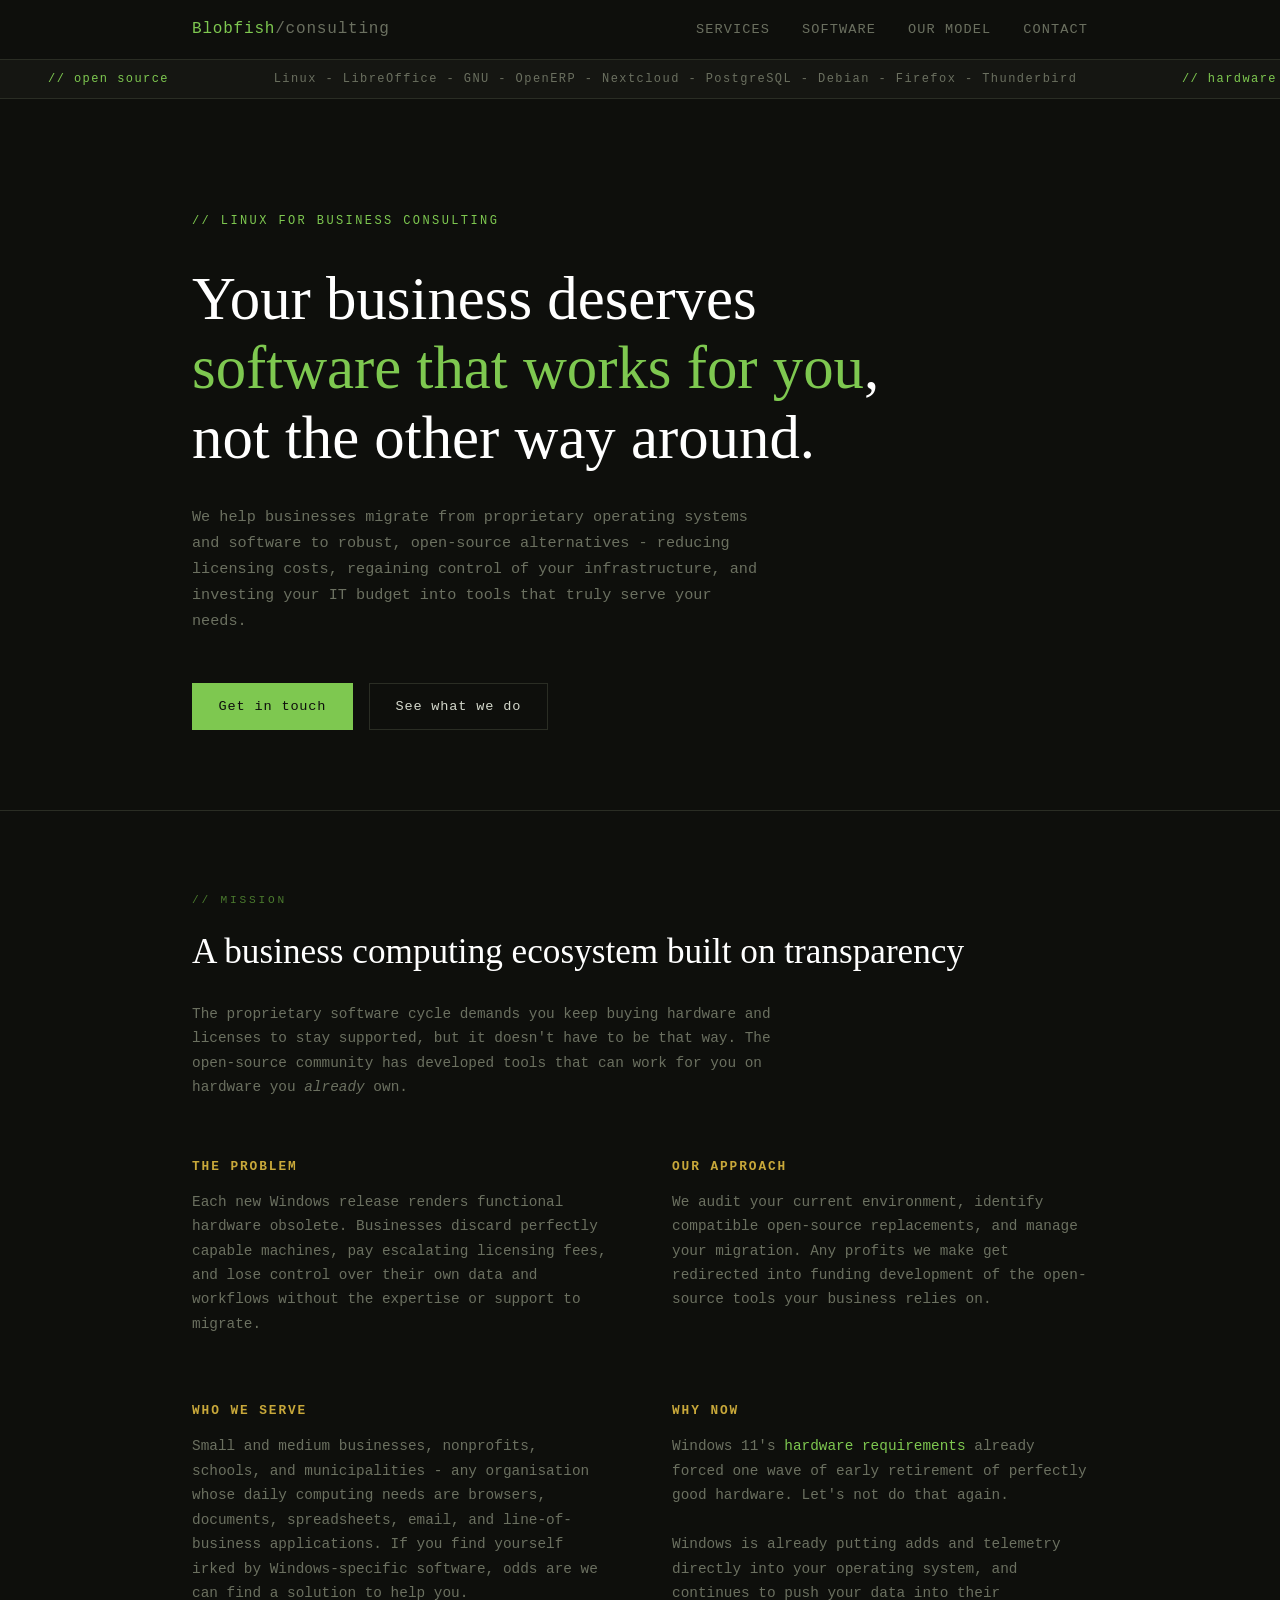
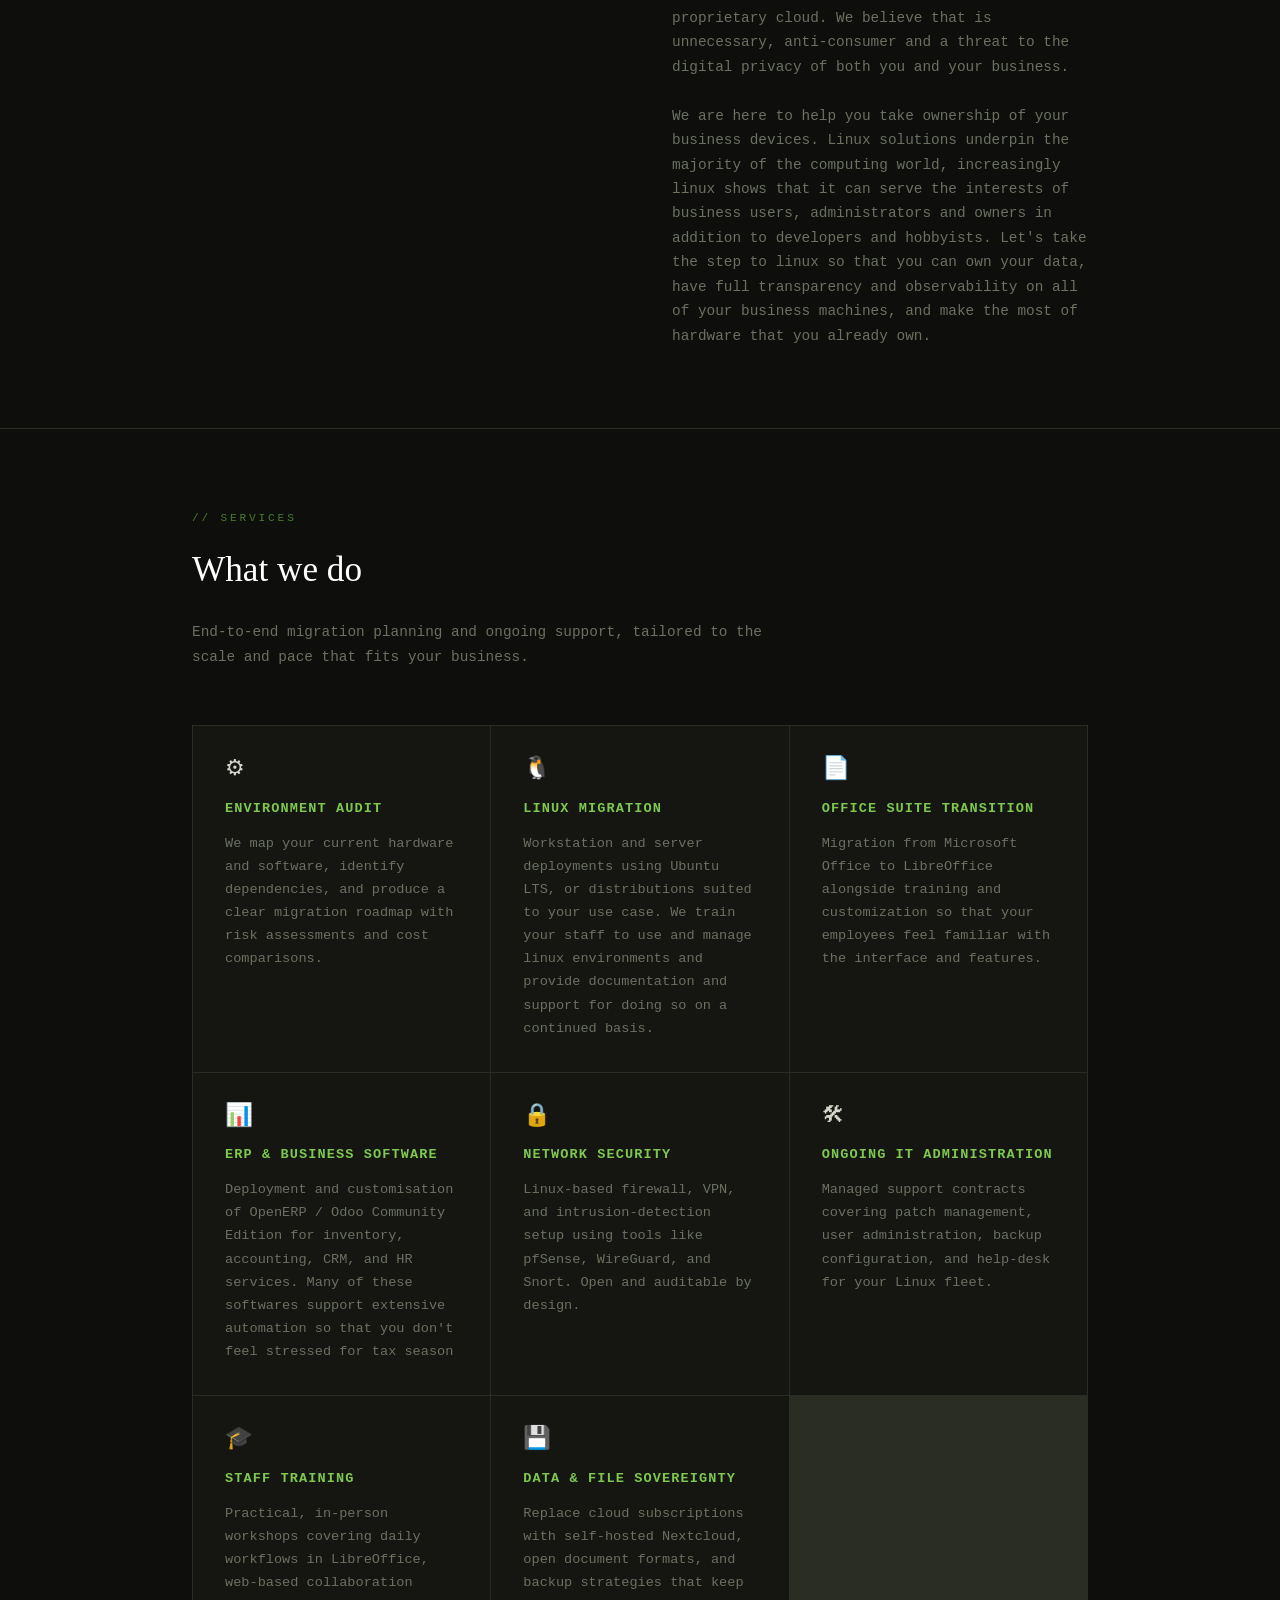
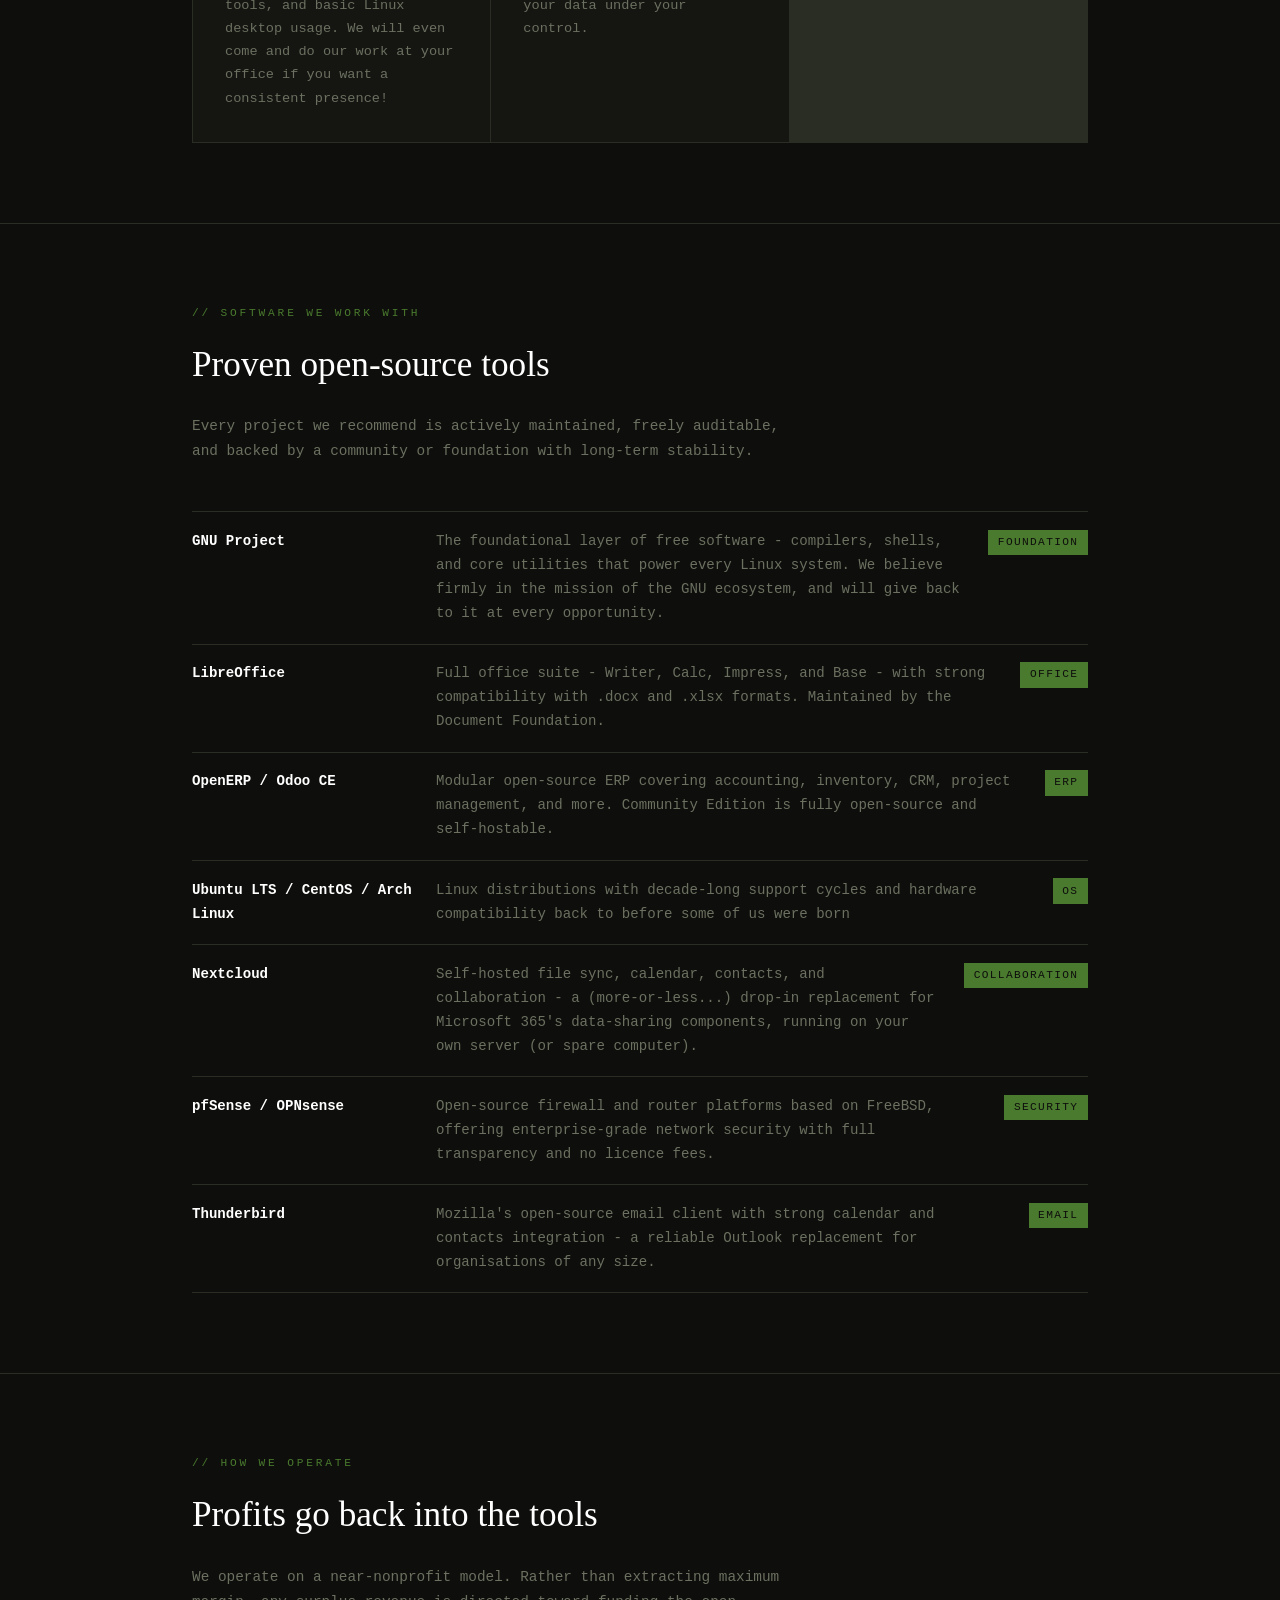
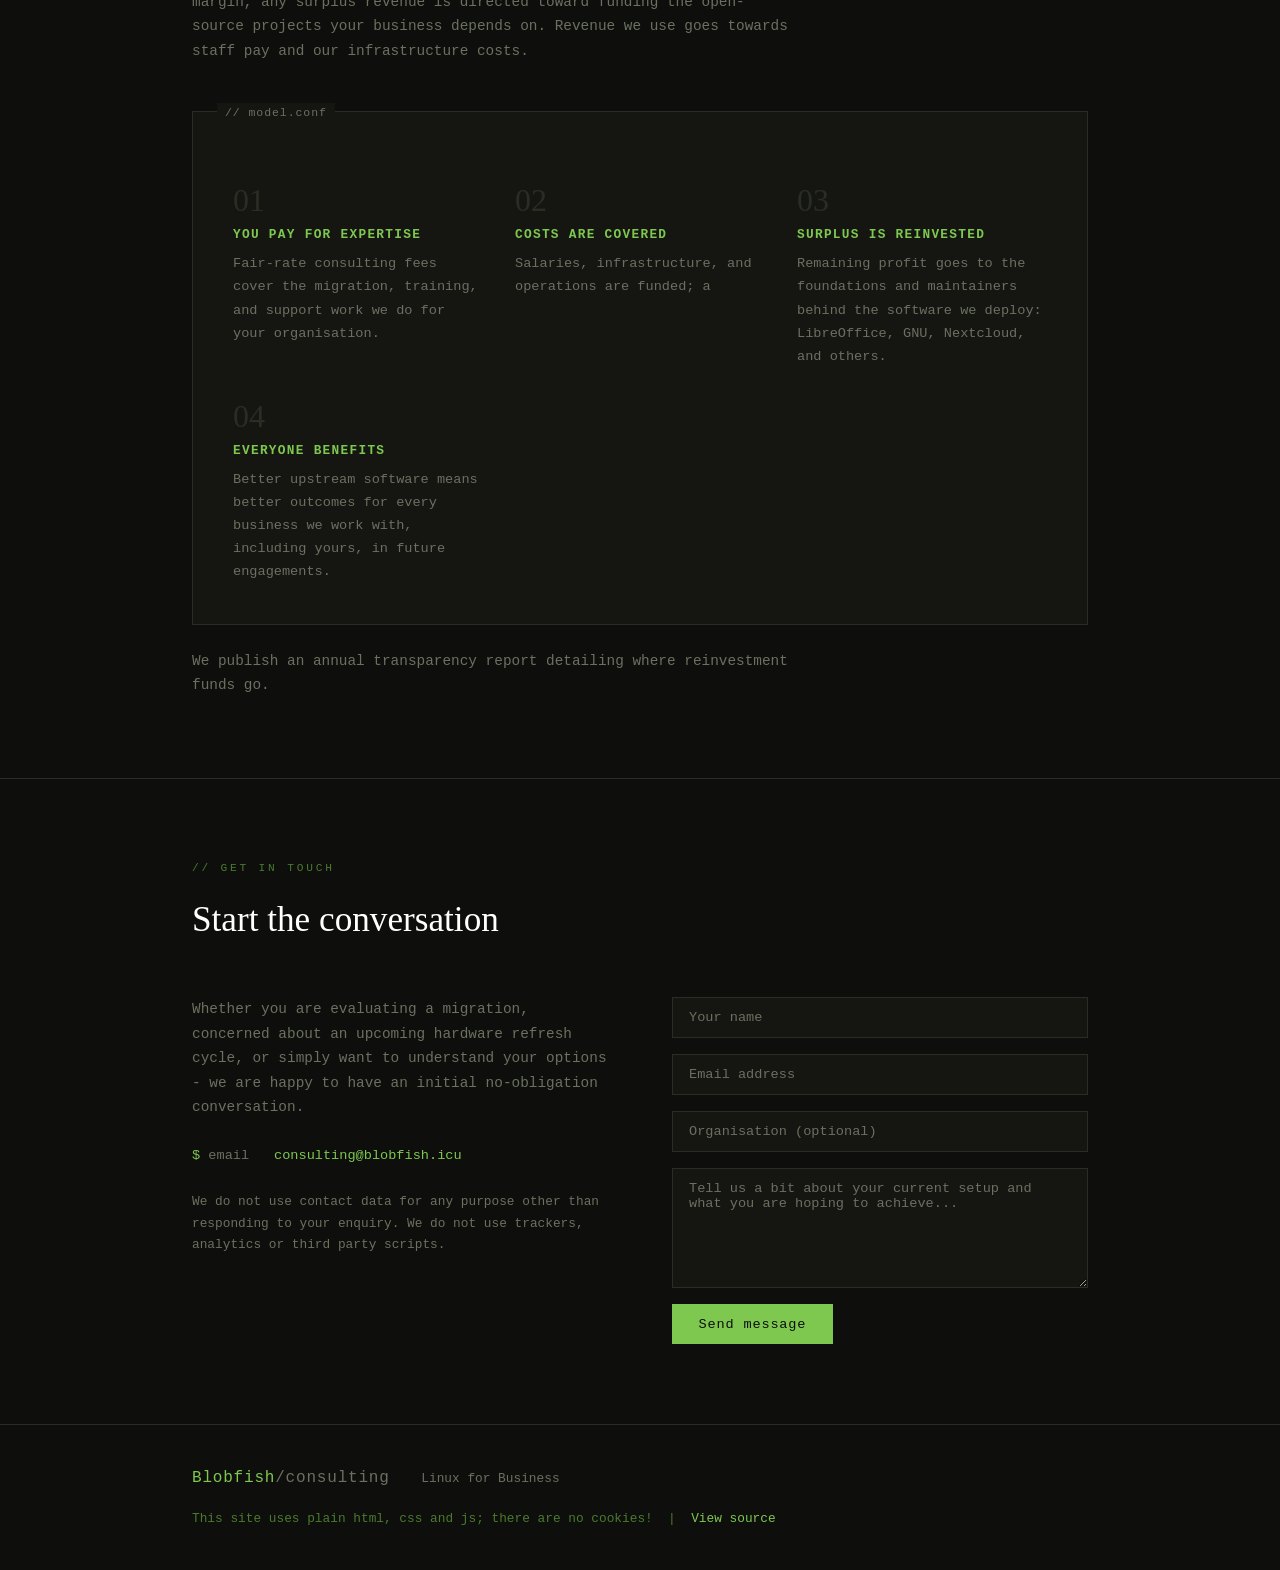
==== public/index.html @ 692cf6cc "chore: new folder for deploy" ====
<!DOCTYPE html>
<html lang="en">
<head>
  <meta charset="UTF-8">
  <meta name="viewport" content="width=device-width, initial-scale=1.0">
  <title>Blobfish Consulting - Transitioning to a Post-Windows World</title>
  <link rel="stylesheet" href="style.css">
</head>
<body>

<!-- -- Navigation ------------------------------------------------- -->
<nav>
  <div class="inner">
    <div class="logo">Blobfish<span>/consulting</span></div>
    <ul>
      <li><a href="#services">Services</a></li>
      <li><a href="#software">Software</a></li>
      <li><a href="#model">Our Model</a></li>
      <li><a href="#contact">Contact</a></li>
    </ul>
  </div>
</nav>

<!-- -- Ticker ------------------------------------------------------ -->
<div class="ticker" aria-hidden="true">
  <div class="ticker-inner">
    <span class="hi">// open source</span>
    <span>Linux - LibreOffice - GNU - OpenERP - Nextcloud - PostgreSQL - Debian - Firefox - Thunderbird</span>
    <span class="hi">// hardware support forever</span>
    <span>Linux - LibreOffice - GNU - OpenERP - Nextcloud - PostgreSQL - Debian - Firefox - Thunderbird</span>
    <span class="hi">// security by transparency</span>
    <span>Linux - LibreOffice - GNU - OpenERP - Nextcloud - PostgreSQL - Debian - Firefox - Thunderbird</span>
    <span class="hi">// software for users, rather than vendors</span>
    <span>Linux - LibreOffice - GNU - OpenERP - Nextcloud - PostgreSQL - Debian - Firefox - Thunderbird</span>
  </div>
</div>

<!-- -- Hero ------------------------------------------------------- -->
<section class="hero">
  <div class="container">
    <p class="hero-eyebrow">// Linux for Business Consulting</p>
    <h1>Your business deserves <em>software that works for you</em>, not the other way around.</h1>
    <p class="hero-body">
      We help businesses migrate from proprietary operating systems and software to robust,
      open-source alternatives - reducing licensing costs, regaining control of your infrastructure,
      and investing your IT budget into tools that truly serve your needs.
    </p>
    <div class="cta-group">
      <a href="#contact" class="btn btn-primary">Get in touch</a>
      <a href="#services" class="btn btn-ghost">See what we do</a>
    </div>
  </div>
</section>

<!-- -- Mission ----------------------------------------------------- -->
<section class="section" id="mission">
  <div class="container">
    <p class="section-label">// mission</p>
    <h2 class="section-title">A business computing ecosystem built on transparency</h2>
    <p class="section-body">
      The proprietary software cycle demands you keep buying hardware and
      licenses to stay supported, but it doesn't have to be that way. The
      open-source community has developed tools that can work for you on
      hardware you <em>already</em> own.
    </p>
    <div class="mission-grid">
      <div class="mission-item">
        <h3>The Problem</h3>
        <p>
          Each new Windows release renders functional hardware obsolete. Businesses discard
          perfectly capable machines, pay escalating licensing fees, and lose control over
          their own data and workflows without the expertise or support to
          migrate.
        </p>
      </div>
      <div class="mission-item">
        <h3>Our Approach</h3>
        <p>
          We audit your current environment, identify compatible open-source replacements,
          and manage your migration. Any profits we make get redirected into funding development
          of the open-source tools your business relies on.
        </p>
      </div>
      <div class="mission-item">
        <h3>Who We Serve</h3>
        <p>
          Small and medium businesses, nonprofits, schools, and municipalities - any organisation
          whose daily computing needs are browsers, documents, spreadsheets, email, and line-of-business
          applications. If you find yourself irked by Windows-specific software,
          odds are we can find a solution to help you.
        </p>
      </div>
      <div class="mission-item">
        <h3>Why Now</h3>
        <p>
        Windows 11's <a href="https://web.archive.org/web/20260525220118/https://www.microsoft.com/en-us/windows/windows-11-specifications"
        target="_blank">hardware requirements</a> already forced one wave of
        early retirement of perfectly good hardware. Let's not do that again.
        <br><br>
        Windows is already putting adds and telemetry directly into your
        operating system, and continues to push your data into their proprietary
        cloud. We believe that is unnecessary, anti-consumer and a threat to
        the digital privacy of both you and your business.
        <br><br>
        We are here to help you take ownership of your business devices. Linux
        solutions underpin the majority of the computing world, increasingly
        linux shows that it can serve the
        interests of business users, administrators and owners in addition to
        developers and hobbyists. Let's take the step to linux so that you can
        own your data, have full transparency and observability on all of your
        business machines, and make the most of hardware that you already own.
        </p>
      </div>
    </div>
  </div>
</section>

<!-- -- Services ---------------------------------------------------- -->
<section class="section" id="services">
  <div class="container">
    <p class="section-label">// services</p>
    <h2 class="section-title">What we do</h2>
    <p class="section-body">
      End-to-end migration planning and ongoing support, tailored to the scale and pace that fits your business.
    </p>
    <div class="services-grid">
      <div class="service-card">
        <div class="icon">⚙</div>
        <h3>Environment Audit</h3>
        <p>We map your current hardware and software, identify dependencies, and produce a clear migration roadmap with risk assessments and cost comparisons.</p>
      </div>
      <div class="service-card">
        <div class="icon">🐧</div>
        <h3>Linux Migration</h3>
        <p>Workstation and server deployments using Ubuntu LTS, or distributions
        suited to your use case. We train your staff to use and manage linux
        environments and provide documentation and support for doing so on a
        continued basis.</p>
      </div>
      <div class="service-card">
        <div class="icon">📄</div>
        <h3>Office Suite Transition</h3>
        <p>Migration from Microsoft Office to LibreOffice alongside training and
        customization so that your employees feel familiar with the interface
        and features.</p>
      </div>
      <div class="service-card">
        <div class="icon">📊</div>
        <h3>ERP &amp; Business Software</h3>
        <p>Deployment and customisation of OpenERP / Odoo Community Edition for
        inventory, accounting, CRM, and HR services. Many of these softwares
        support extensive automation so that you don't feel stressed for tax
        season</p>
      </div>
      <div class="service-card">
        <div class="icon">🔒</div>
        <h3>Network Security</h3>
        <p>Linux-based firewall, VPN, and intrusion-detection setup using tools like pfSense, WireGuard, and Snort. Open and auditable by design.</p>
      </div>
      <div class="service-card">
        <div class="icon">🛠</div>
        <h3>Ongoing IT Administration</h3>
        <p>Managed support contracts covering patch management, user administration, backup configuration, and help-desk for your Linux fleet.</p>
      </div>
      <div class="service-card">
        <div class="icon">🎓</div>
        <h3>Staff Training</h3>
        <p>Practical, in-person workshops covering daily workflows in
        LibreOffice, web-based collaboration tools, and basic Linux desktop
        usage. We will even come and do our work at your office if you want a
        consistent presence!</p>
      </div>
      <div class="service-card">
        <div class="icon">💾</div>
        <h3>Data &amp; File Sovereignty</h3>
        <p>Replace cloud subscriptions with self-hosted Nextcloud, open document formats, and backup strategies that keep your data under your control.</p>
      </div>
    </div>
  </div>
</section>

<!-- -- Software Stack ---------------------------------------------- -->
<section class="section" id="software">
  <div class="container">
    <p class="section-label">// software we work with</p>
    <h2 class="section-title">Proven open-source tools</h2>
    <p class="section-body">
      Every project we recommend is actively maintained, freely auditable, and backed by
      a community or foundation with long-term stability.
    </p>
    <div class="stack-list">
      <div class="stack-item">
        <span class="stack-name">GNU Project</span>
        <span class="stack-desc">The foundational layer of free software -
          compilers, shells, and core utilities that power every Linux system.
          We believe firmly in the mission of the GNU ecosystem, and will give
          back to it at every opportunity.</span>
        <span class="tag">Foundation</span>
      </div>
      <div class="stack-item">
        <span class="stack-name">LibreOffice</span>
        <span class="stack-desc">Full office suite - Writer, Calc, Impress, and Base - with strong compatibility with .docx and .xlsx formats. Maintained by the Document Foundation.</span>
        <span class="tag">Office</span>
      </div>
      <div class="stack-item">
        <span class="stack-name">OpenERP / Odoo CE</span>
        <span class="stack-desc">Modular open-source ERP covering accounting, inventory, CRM, project management, and more. Community Edition is fully open-source and self-hostable.</span>
        <span class="tag">ERP</span>
      </div>
      <div class="stack-item">
        <span class="stack-name">Ubuntu LTS / CentOS / Arch Linux</span>
        <span class="stack-desc">Linux distributions with decade-long support cycles and
          hardware compatibility back to before some of us were born</span>
        <span class="tag">OS</span>
      </div>
      <div class="stack-item">
        <span class="stack-name">Nextcloud</span>
        <span class="stack-desc">Self-hosted file sync, calendar, contacts, and
          collaboration - a (more-or-less...) drop-in replacement for Microsoft
          365's data-sharing components, running on your own server (or spare
          computer).</span>
        <span class="tag">Collaboration</span>
      </div>
      <div class="stack-item">
        <span class="stack-name">pfSense / OPNsense</span>
        <span class="stack-desc">Open-source firewall and router platforms based on FreeBSD, offering enterprise-grade network security with full transparency and no licence fees.</span>
        <span class="tag">Security</span>
      </div>
      </div>
      <div class="stack-item">
        <span class="stack-name">Thunderbird</span>
        <span class="stack-desc">Mozilla's open-source email client with strong calendar and contacts integration - a reliable Outlook replacement for organisations of any size.</span>
        <span class="tag">Email</span>
      </div>
    </div>
  </div>
</section>

<!-- -- Business Model ---------------------------------------------- -->
<section class="section" id="model">
  <div class="container">
    <p class="section-label">// how we operate</p>
    <h2 class="section-title">Profits go back into the tools</h2>
    <p class="section-body">
      We operate on a near-nonprofit model. Rather than extracting maximum margin,
      any surplus revenue is directed toward funding the open-source projects
      your business depends on. Revenue we use goes towards staff pay
      and our infrastructure costs.
    </p>
    <div class="model-block">
      <div class="model-steps">
        <div class="model-step">
          <div class="step-num">01</div>
          <h4>You pay for expertise</h4>
          <p>Fair-rate consulting fees cover the migration, training, and
          support work we do for your organisation.</p>
        </div>
        <div class="model-step">
          <div class="step-num">02</div>
          <h4>Costs are covered</h4>
          <p>Salaries, infrastructure, and operations are funded; a</p>
        </div>
        <div class="model-step">
          <div class="step-num">03</div>
          <h4>Surplus is reinvested</h4>
          <p>Remaining profit goes to the foundations and maintainers behind the software we deploy: LibreOffice, GNU, Nextcloud, and others.</p>
        </div>
        <div class="model-step">
          <div class="step-num">04</div>
          <h4>Everyone benefits</h4>
          <p>Better upstream software means better outcomes for every business
          we work with, including yours, in future engagements.</p>
        </div>
      </div>
    </div>
    <p class="section-body mt-md">
      We publish an annual transparency report detailing where reinvestment
      funds go.
    </p>
  </div>
</section>

<!-- -- Contact ----------------------------------------------------- -->
<section class="section" id="contact">
  <div class="container">
    <p class="section-label">// get in touch</p>
    <h2 class="section-title">Start the conversation</h2>
    <div class="contact-wrap">
      <div class="contact-info">
        <p>
          Whether you are evaluating a migration, concerned about an upcoming hardware refresh cycle,
          or simply want to understand your options - we are happy to have an initial
          no-obligation conversation.
        </p>
        <div class="contact-line">
          <span class="label prompt">email</span>
          <a href="mailto:consulting@blobfish.icu">consulting@blobfish.icu</a>
        </div>
        <p class="mt-md" style="font-size:0.8rem; color: var(--text-muted);">
          We do not use contact data for any purpose other than responding to your enquiry.
          We do not use trackers, analytics or third party scripts.
        </p>
      </div>
      <form class="contact-form">
        <input type="text"  name="name"    placeholder="Your name"               autocomplete="name">
        <input type="email" name="email"   placeholder="Email address"           autocomplete="email">
        <input type="text"  name="org"     placeholder="Organisation (optional)"  autocomplete="organization">
        <textarea name="message" placeholder="Tell us a bit about your current setup and what you are hoping to achieve..."></textarea>
        <button type="submit" class="btn btn-primary" style="align-self: flex-start;">Send message</button>
      </form>
    </div>
  </div>
</section>

<!-- -- Footer ------------------------------------------------------ -->
<footer>
  <div class="inner">
    <div>
      <span class="logo">Blobfish<span style="color:var(--text-muted)">/consulting</span></span>
      <span style="margin-left:1.5rem; color:var(--text-muted);">Linux for Business</span>
    </div>
    <div class="oss-note">
      This site uses plain html, css and js; there are no cookies!
      &nbsp;|&nbsp; <a href="https://github.com/canadian-consulting-blob/website">View source</a>
    </div>
  </div>
</footer>

<script src="main.js"></script>
</body>
</html>
---- public/style.css ----
/* ── Variables ─────────────────────────────────────────────── */
:root {
  --bg:         #0e0f0c;
  --surface:    #151612;
  --border:     #2a2d24;
  --green:      #7ec850;
  --green-dim:  #4a7a2e;
  --amber:      #c8a83a;
  --text:       #d4d8cc;
  --text-muted: #6b7060;
  --mono:       'Courier New', Courier, monospace;
  --serif:      Georgia, 'Times New Roman', serif;
}

/* ── Reset ──────────────────────────────────────────────────── */
*, *::before, *::after { box-sizing: border-box; margin: 0; padding: 0; }
html { scroll-behavior: smooth; }
body {
  background: var(--bg);
  color: var(--text);
  font-family: var(--mono);
  font-size: 15px;
  line-height: 1.7;
}
a { color: var(--green); text-decoration: none; }
a:hover { text-decoration: underline; }
img { display: block; max-width: 100%; }

/* ── Layout helpers ─────────────────────────────────────────── */
.container {
  max-width: 960px;
  margin: 0 auto;
  padding: 0 2rem;
}
.section { padding: 5rem 0; }
.section + .section { border-top: 1px solid var(--border); }

/* ── Terminal prompt decoration ─────────────────────────────── */
.prompt::before {
  content: '$ ';
  color: var(--green);
  user-select: none;
}

/* ── Nav ────────────────────────────────────────────────────── */
nav {
  position: sticky;
  top: 0;
  z-index: 100;
  background: var(--bg);
  border-bottom: 1px solid var(--border);
}
nav .inner {
  display: flex;
  align-items: center;
  justify-content: space-between;
  padding: 1rem 2rem;
  max-width: 960px;
  margin: 0 auto;
}
.logo {
  font-size: 1rem;
  color: var(--green);
  letter-spacing: 0.05em;
}
.logo span { color: var(--text-muted); }
nav ul {
  list-style: none;
  display: flex;
  gap: 2rem;
}
nav ul a {
  color: var(--text-muted);
  font-size: 0.85rem;
  letter-spacing: 0.08em;
  text-transform: uppercase;
}
nav ul a:hover { color: var(--green); text-decoration: none; }

/* ── Hero ───────────────────────────────────────────────────── */
.hero {
  padding: 7rem 0 5rem;
  border-bottom: 1px solid var(--border);
}
.hero-eyebrow {
  font-size: 0.75rem;
  letter-spacing: 0.2em;
  text-transform: uppercase;
  color: var(--green);
  margin-bottom: 2rem;
}
.hero h1 {
  font-family: var(--serif);
  font-size: clamp(2.2rem, 5vw, 3.8rem);
  font-weight: normal;
  line-height: 1.15;
  color: #fff;
  max-width: 700px;
  margin-bottom: 2rem;
}
.hero h1 em {
  font-style: normal;
  color: var(--green);
}
.hero-body {
  max-width: 580px;
  color: var(--text-muted);
  margin-bottom: 3rem;
  font-size: 0.95rem;
}
.cta-group { display: flex; gap: 1rem; flex-wrap: wrap; }
.btn {
  display: inline-block;
  padding: 0.7rem 1.6rem;
  font-family: var(--mono);
  font-size: 0.85rem;
  letter-spacing: 0.06em;
  border: 1px solid;
  cursor: pointer;
  transition: background 0.15s, color 0.15s;
}
.btn-primary {
  background: var(--green);
  border-color: var(--green);
  color: var(--bg);
}
.btn-primary:hover { background: #9fe870; border-color: #9fe870; text-decoration: none; }
.btn-ghost {
  background: transparent;
  border-color: var(--border);
  color: var(--text);
}
.btn-ghost:hover { border-color: var(--green); color: var(--green); text-decoration: none; }

/* ── Ticker bar ─────────────────────────────────────────────── */
.ticker {
  background: var(--surface);
  border-bottom: 1px solid var(--border);
  padding: 0.55rem 0;
  overflow: hidden;
  white-space: nowrap;
  font-size: 0.75rem;
  color: var(--text-muted);
  letter-spacing: 0.12em;
}
.ticker-inner {
  display: inline-block;
  animation: ticker 28s linear infinite;
}
.ticker-inner span { margin: 0 3rem; }
.ticker-inner .hi { color: var(--green); }
@keyframes ticker {
  from { transform: translateX(0); }
  to   { transform: translateX(-50%); }
}

/* ── Section headings ───────────────────────────────────────── */
.section-label {
  font-size: 0.7rem;
  letter-spacing: 0.25em;
  text-transform: uppercase;
  color: var(--green-dim);
  margin-bottom: 0.75rem;
}
.section-title {
  font-family: var(--serif);
  font-size: clamp(1.5rem, 3vw, 2.2rem);
  font-weight: normal;
  color: #fff;
  margin-bottom: 1.25rem;
}
.section-body {
  color: var(--text-muted);
  max-width: 600px;
  font-size: 0.9rem;
}

/* ── Mission ────────────────────────────────────────────────── */
.mission-grid {
  display: grid;
  grid-template-columns: 1fr 1fr;
  gap: 4rem;
  margin-top: 3.5rem;
}
@media (max-width: 640px) { .mission-grid { grid-template-columns: 1fr; gap: 2.5rem; } }
.mission-item h3 {
  color: var(--amber);
  font-family: var(--mono);
  font-size: 0.8rem;
  letter-spacing: 0.15em;
  text-transform: uppercase;
  margin-bottom: 0.75rem;
}
.mission-item p { font-size: 0.9rem; color: var(--text-muted); }

/* ── Services ───────────────────────────────────────────────── */
.services-grid {
  display: grid;
  grid-template-columns: repeat(auto-fill, minmax(260px, 1fr));
  gap: 1px;
  background: var(--border);
  margin-top: 3.5rem;
  border: 1px solid var(--border);
}
.service-card {
  background: var(--surface);
  padding: 2rem;
  transition: background 0.15s;
}
.service-card:hover { background: #1c1f18; }
.service-card .icon {
  font-size: 1.4rem;
  margin-bottom: 1rem;
  line-height: 1;
}
.service-card h3 {
  font-family: var(--mono);
  font-size: 0.85rem;
  color: var(--green);
  letter-spacing: 0.08em;
  text-transform: uppercase;
  margin-bottom: 0.75rem;
}
.service-card p { font-size: 0.85rem; color: var(--text-muted); }

/* ── Software stack ─────────────────────────────────────────── */
.stack-list {
  margin-top: 3rem;
  display: flex;
  flex-direction: column;
  gap: 0;
}
.stack-item {
  display: grid;
  grid-template-columns: 220px 1fr auto;
  align-items: baseline;
  gap: 1.5rem;
  padding: 1.1rem 0;
  border-bottom: 1px solid var(--border);
  font-size: 0.88rem;
}
@media (max-width: 640px) {
  .stack-item { grid-template-columns: 1fr; gap: 0.3rem; }
  .stack-item .tag { display: none; }
}
.stack-item:first-child { border-top: 1px solid var(--border); }
.stack-name { color: #fff; font-weight: bold; }
.stack-desc { color: var(--text-muted); }
.tag {
  font-size: 0.7rem;
  letter-spacing: 0.12em;
  text-transform: uppercase;
  color: var(--bg);
  background: var(--green-dim);
  padding: 0.2rem 0.6rem;
  white-space: nowrap;
}
.tag.amber { background: #6b5520; color: var(--amber); }

/* ── Business model ─────────────────────────────────────────── */
.model-block {
  margin-top: 3rem;
  border: 1px solid var(--border);
  padding: 2.5rem;
  background: var(--surface);
  position: relative;
}
.model-block::before {
  content: '// model.conf';
  position: absolute;
  top: -0.6rem;
  left: 1.5rem;
  background: var(--surface);
  padding: 0 0.5rem;
  font-size: 0.72rem;
  color: var(--text-muted);
  letter-spacing: 0.08em;
}
.model-steps {
  display: grid;
  grid-template-columns: repeat(auto-fill, minmax(180px, 1fr));
  gap: 2rem;
  margin-top: 2rem;
}
.model-step { font-size: 0.85rem; }
.step-num {
  font-size: 2rem;
  color: var(--border);
  line-height: 1;
  margin-bottom: 0.5rem;
  font-family: var(--serif);
}
.model-step h4 { color: var(--green); margin-bottom: 0.4rem; font-size: 0.8rem; text-transform: uppercase; letter-spacing: 0.1em; }
.model-step p { color: var(--text-muted); }

/* ── Contact ────────────────────────────────────────────────── */
.contact-wrap {
  margin-top: 3rem;
  display: grid;
  grid-template-columns: 1fr 1fr;
  gap: 4rem;
}
@media (max-width: 640px) { .contact-wrap { grid-template-columns: 1fr; } }
.contact-info p { font-size: 0.9rem; color: var(--text-muted); margin-bottom: 1.5rem; }
.contact-line {
  display: flex;
  gap: 0.75rem;
  align-items: flex-start;
  margin-bottom: 0.75rem;
  font-size: 0.85rem;
}
.contact-line .label { color: var(--text-muted); min-width: 70px; }
.contact-form { display: flex; flex-direction: column; gap: 1rem; }
.contact-form input,
.contact-form textarea {
  background: var(--surface);
  border: 1px solid var(--border);
  color: var(--text);
  font-family: var(--mono);
  font-size: 0.85rem;
  padding: 0.75rem 1rem;
  width: 100%;
  outline: none;
  transition: border-color 0.15s;
}
.contact-form input:focus,
.contact-form textarea:focus { border-color: var(--green); }
.contact-form textarea { resize: vertical; min-height: 120px; }
.contact-form input::placeholder,
.contact-form textarea::placeholder { color: var(--text-muted); }

/* ── Footer ─────────────────────────────────────────────────── */
footer {
  border-top: 1px solid var(--border);
  padding: 2.5rem 0;
  font-size: 0.8rem;
  color: var(--text-muted);
}
footer .inner {
  max-width: 960px;
  margin: 0 auto;
  padding: 0 2rem;
  display: flex;
  justify-content: space-between;
  align-items: center;
  flex-wrap: wrap;
  gap: 1rem;
}
footer .oss-note { color: var(--green-dim); }

/* ── Utility ────────────────────────────────────────────────── */
.mt-sm { margin-top: 0.75rem; }
.mt-md { margin-top: 1.5rem; }
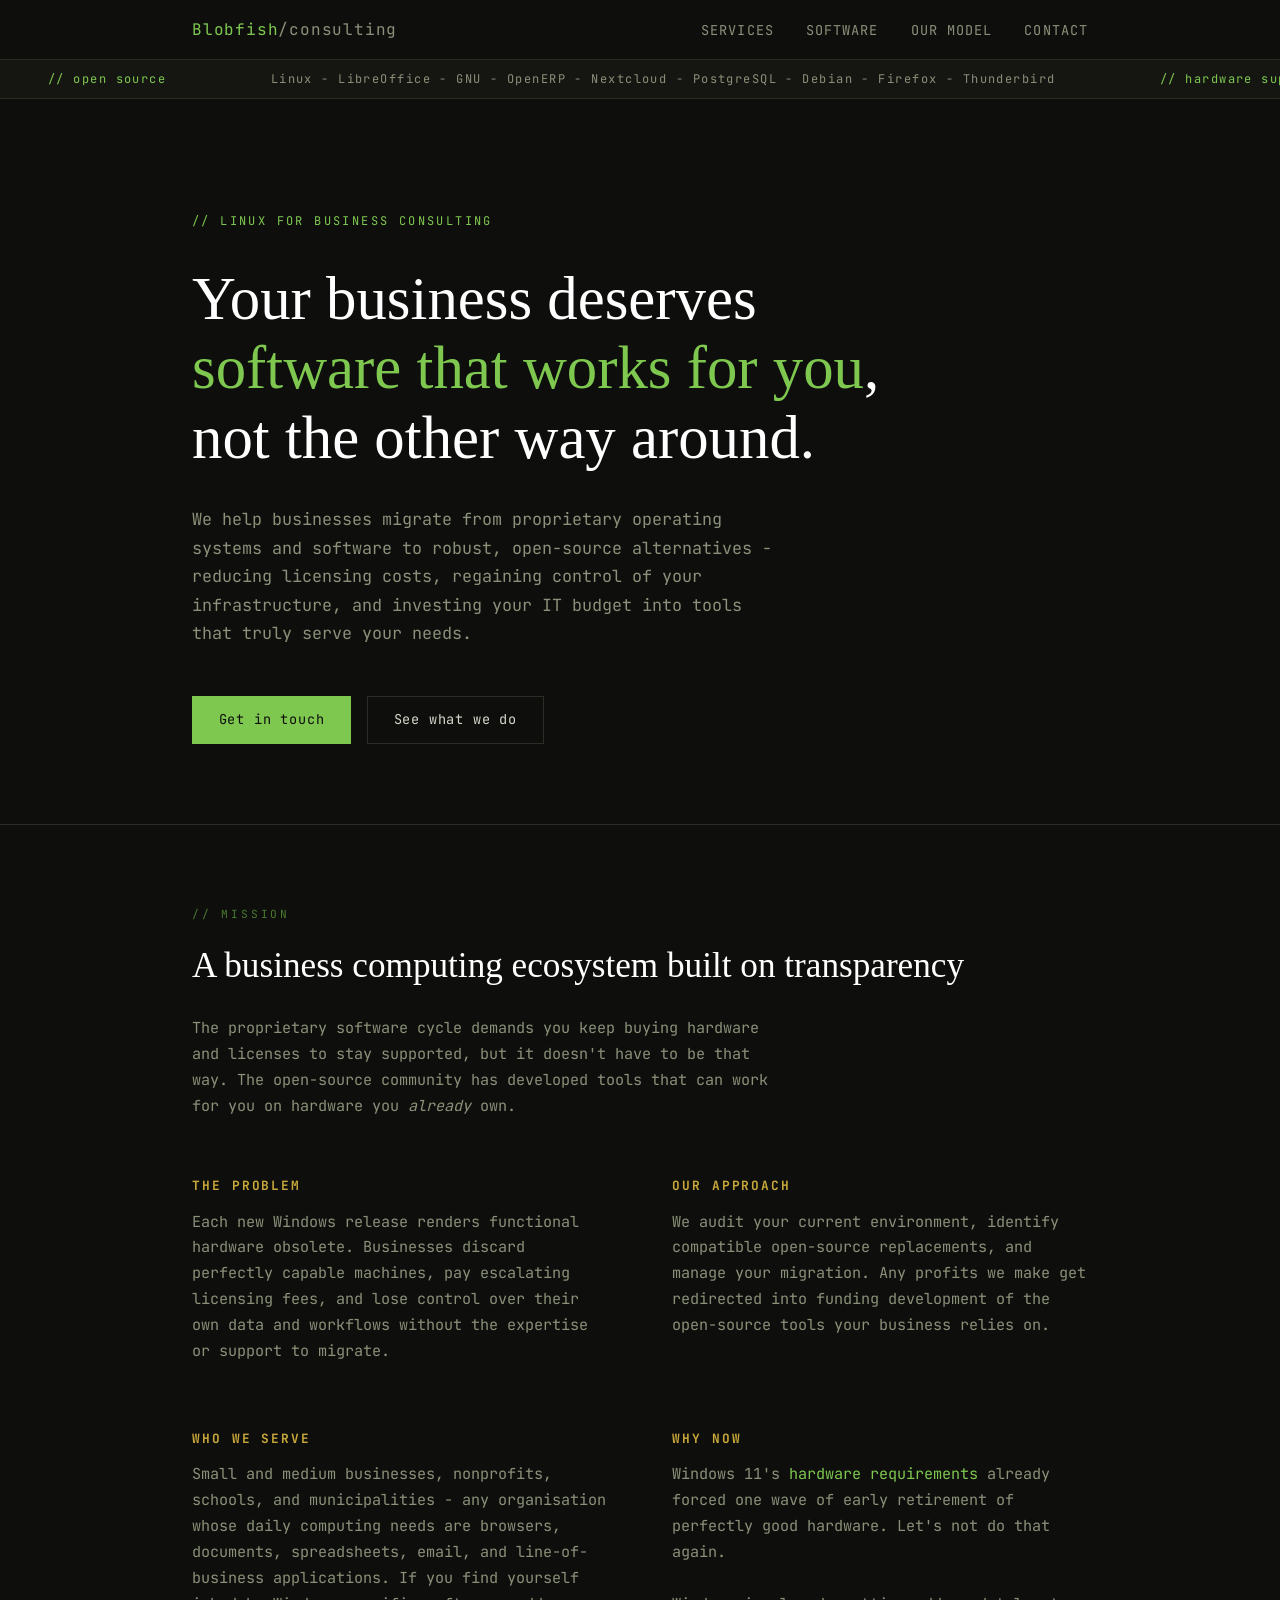
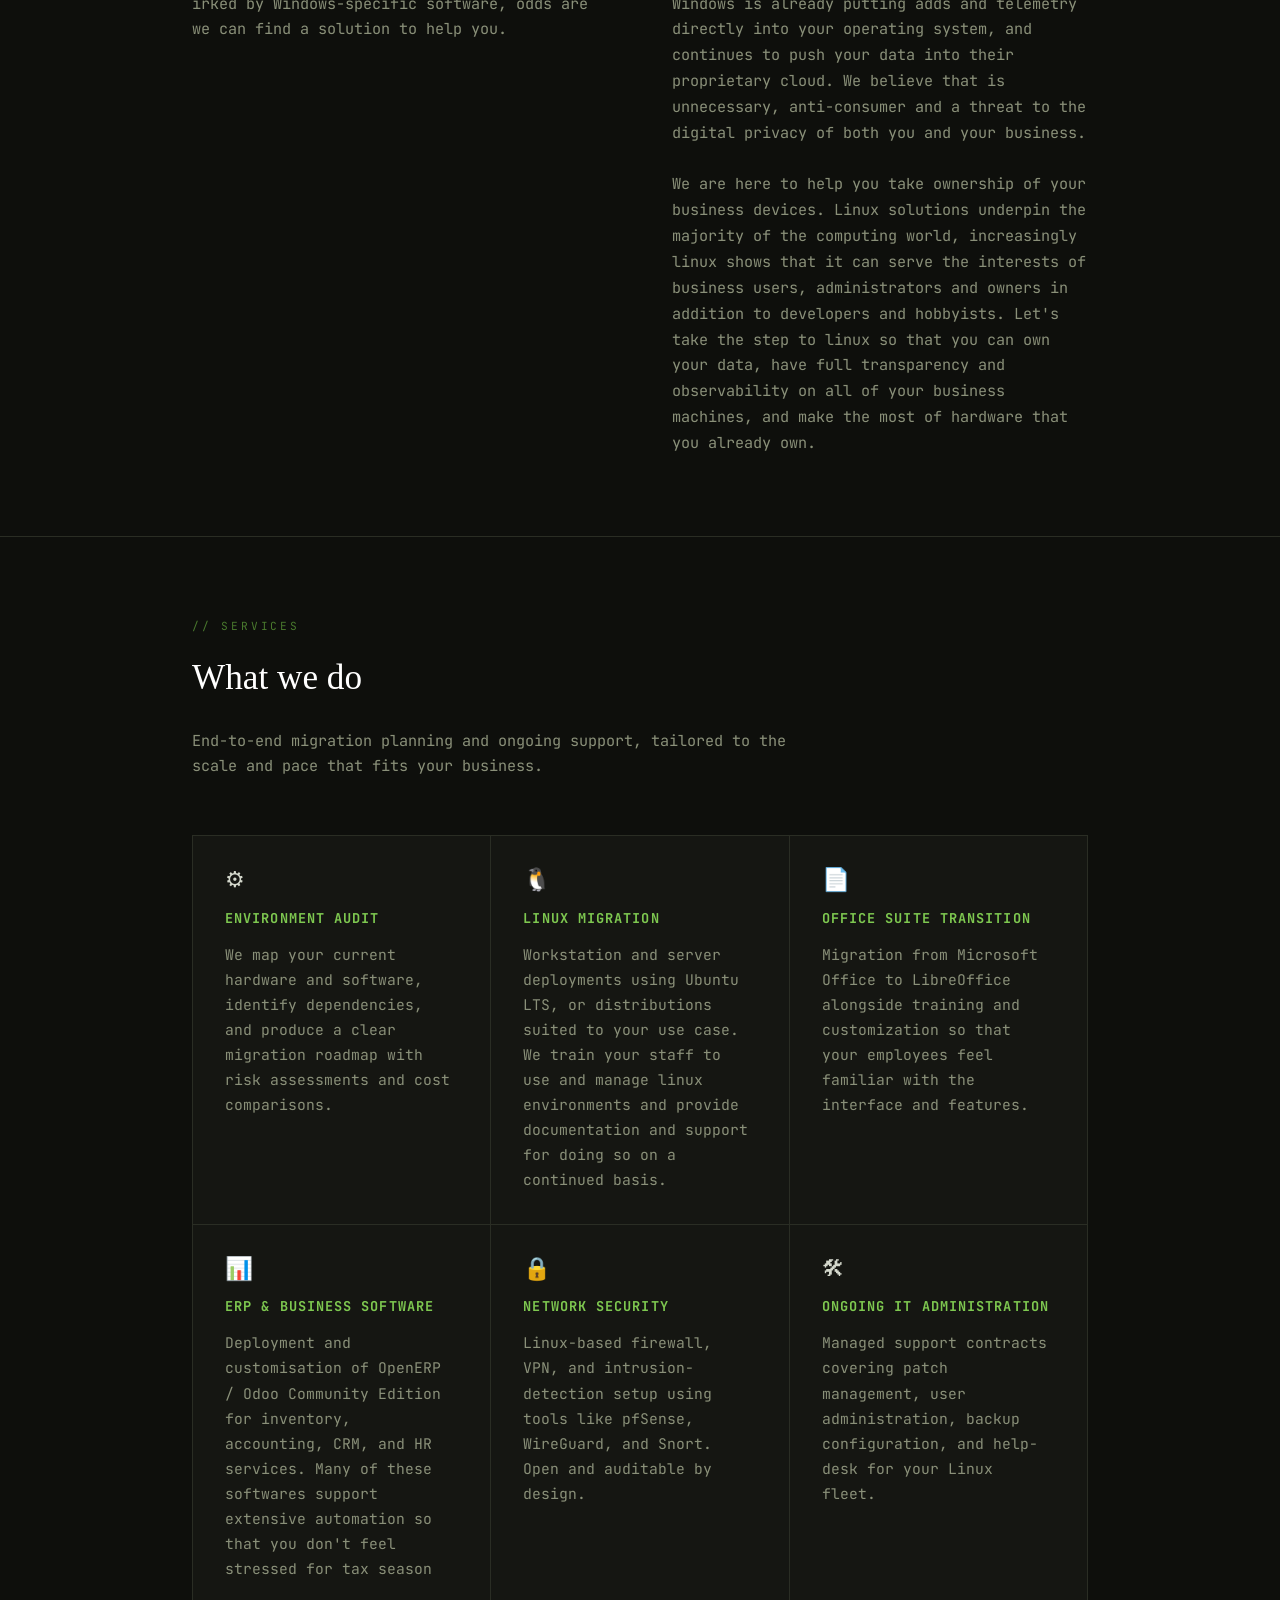
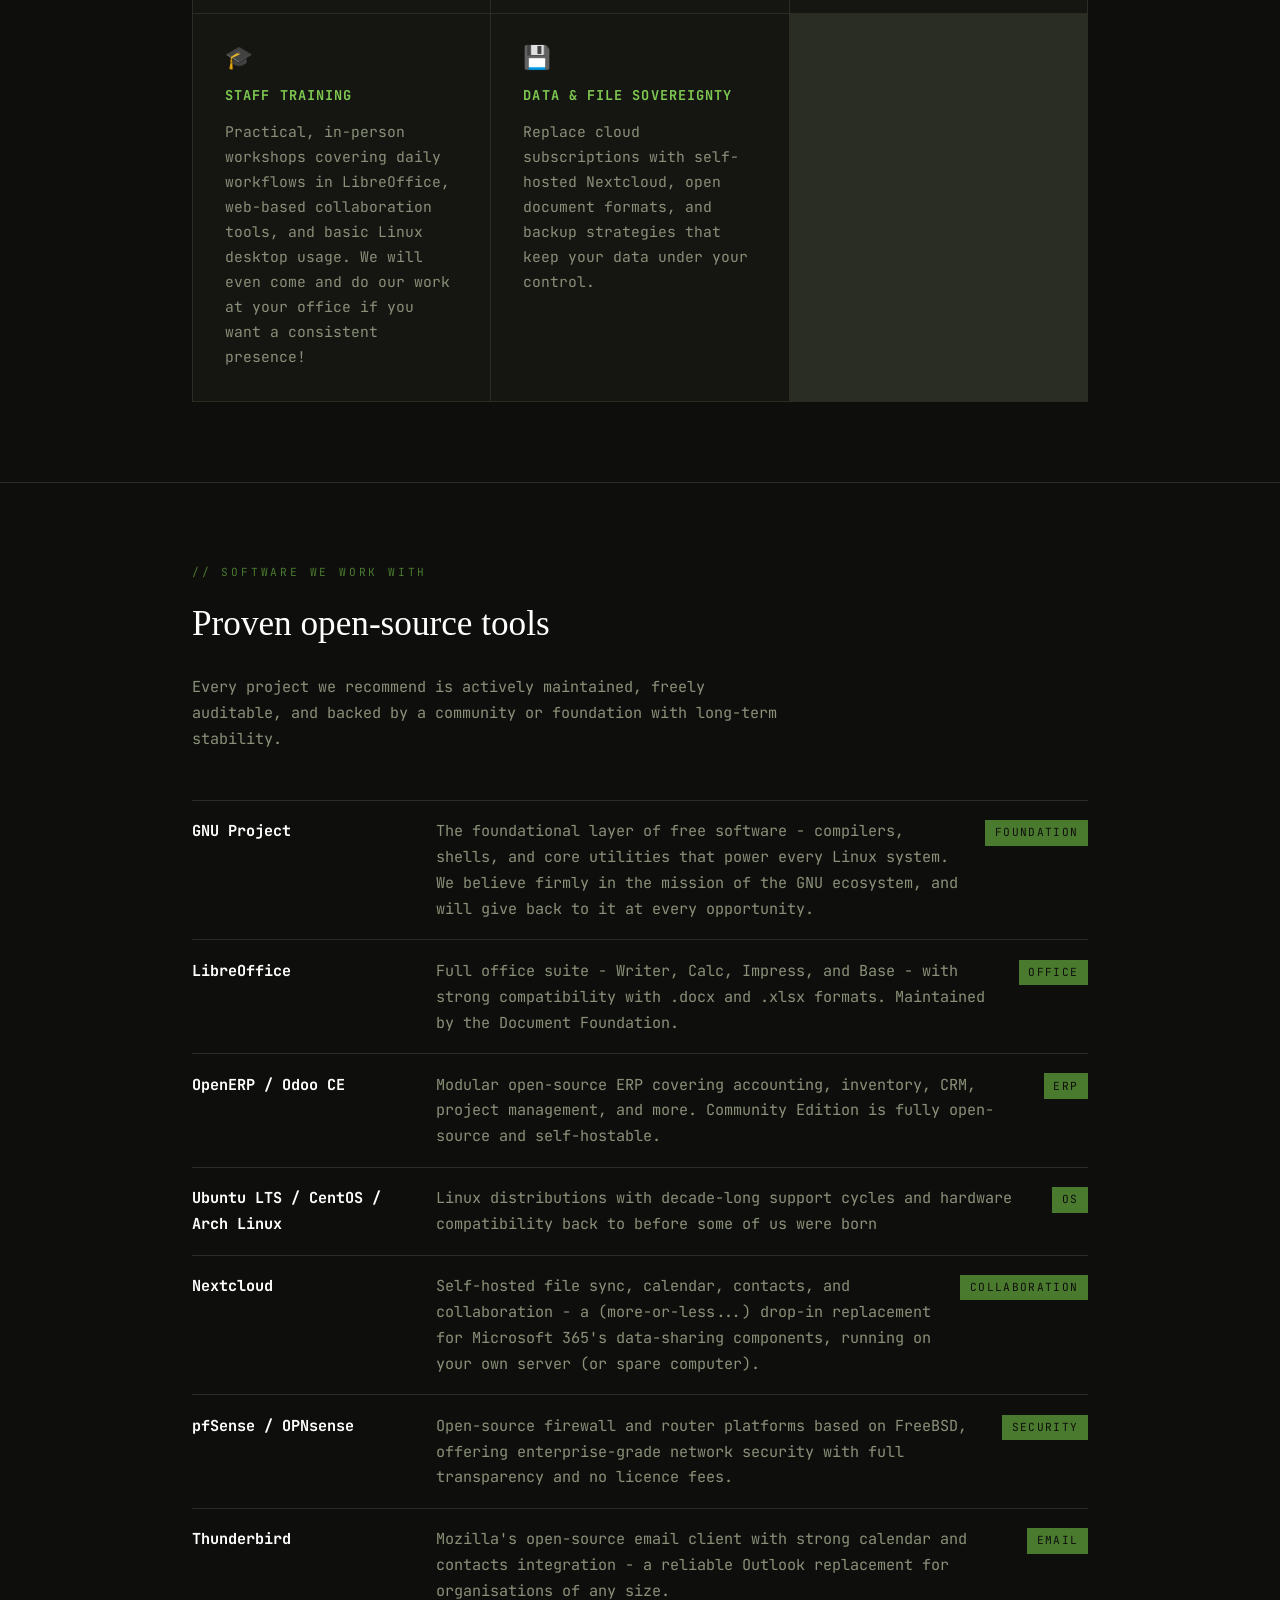
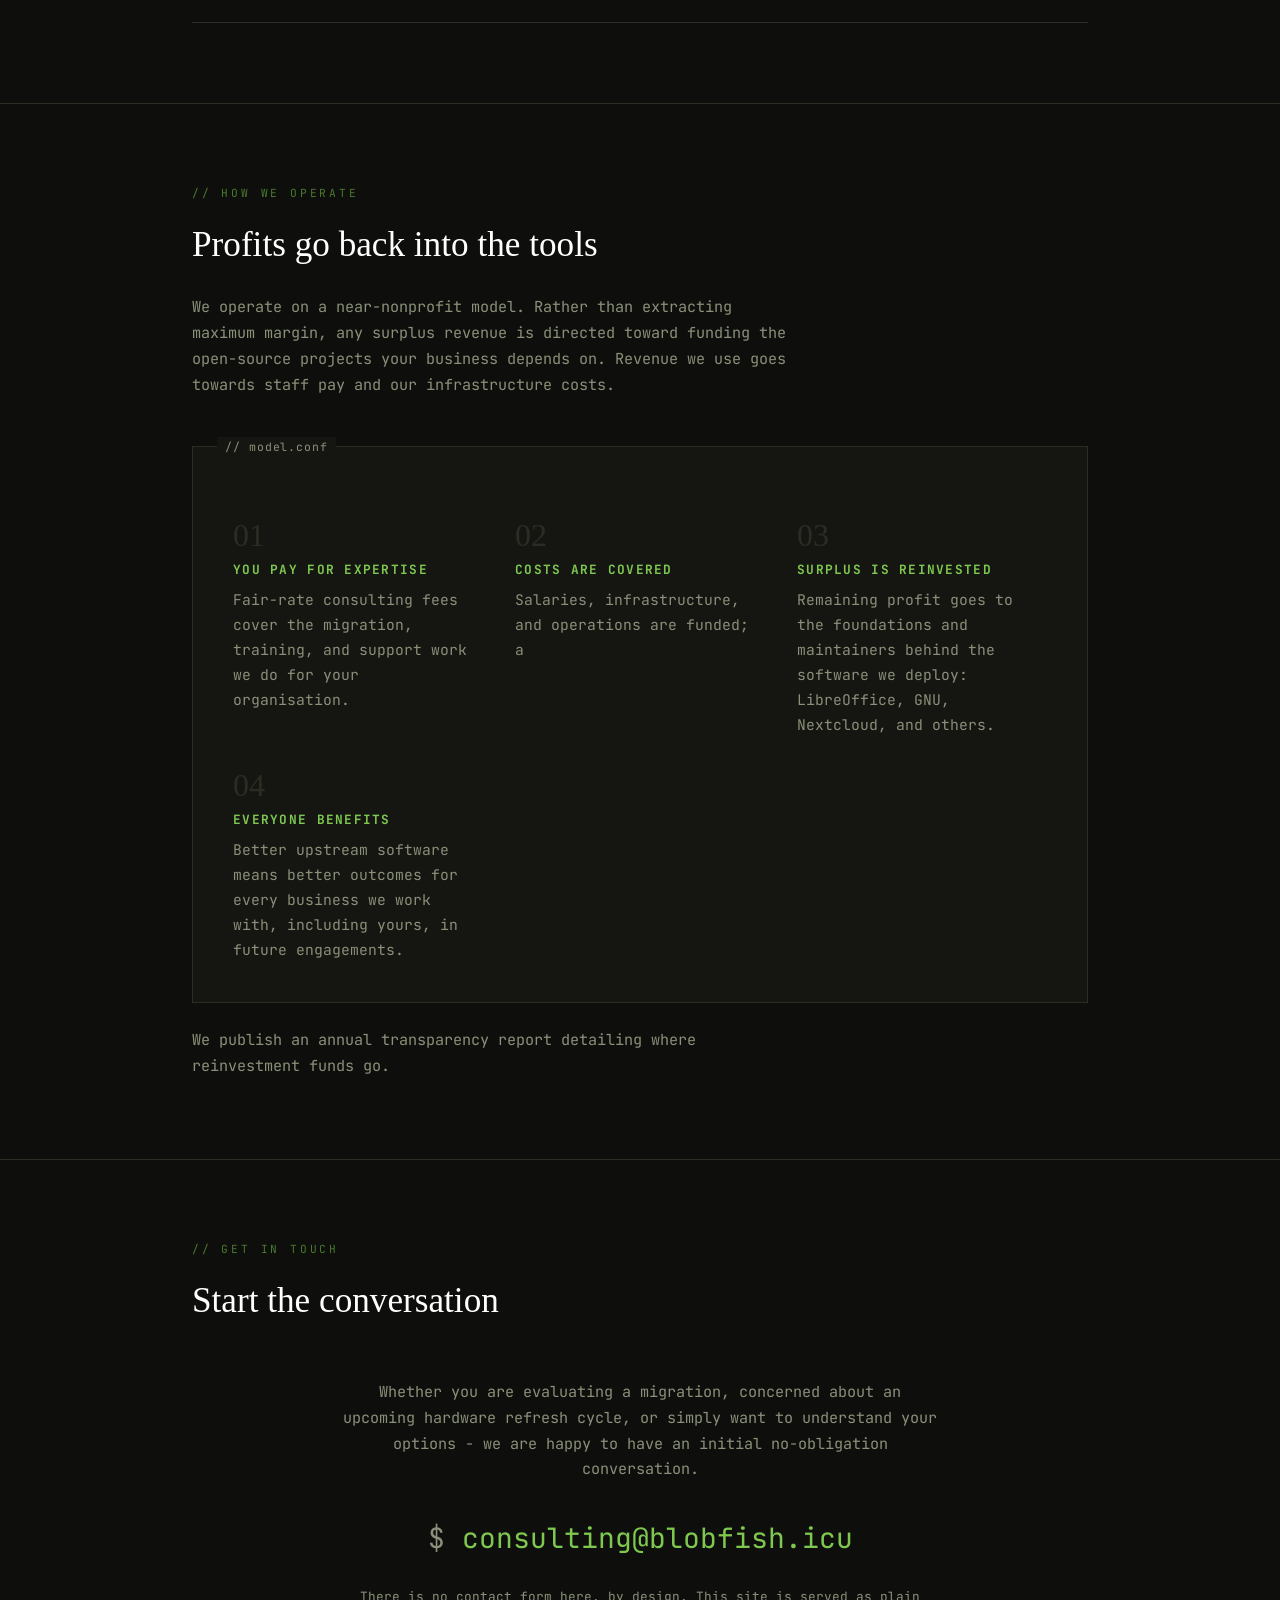
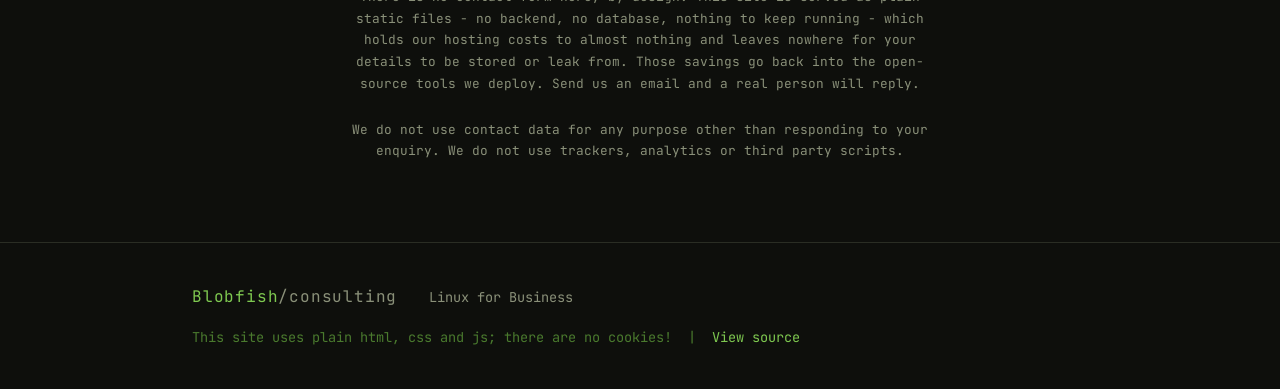
==== commit d394dc7c: "fix: clear the email form in favour of link" ====
--- a/public/index.html
+++ b/public/index.html
@@ -4,6 +4,7 @@
   <meta charset="UTF-8">
   <meta name="viewport" content="width=device-width, initial-scale=1.0">
   <title>Blobfish Consulting - Transitioning to a Post-Windows World</title>
+  <link rel="preload" href="fonts/jetbrains-mono-latin.woff2" as="font" type="font/woff2" crossorigin>
   <link rel="stylesheet" href="style.css">
 </head>
 <body>
@@ -286,28 +287,23 @@
     <p class="section-label">// get in touch</p>
     <h2 class="section-title">Start the conversation</h2>
     <div class="contact-wrap">
-      <div class="contact-info">
-        <p>
-          Whether you are evaluating a migration, concerned about an upcoming hardware refresh cycle,
-          or simply want to understand your options - we are happy to have an initial
-          no-obligation conversation.
-        </p>
-        <div class="contact-line">
-          <span class="label prompt">email</span>
-          <a href="mailto:consulting@blobfish.icu">consulting@blobfish.icu</a>
-        </div>
-        <p class="mt-md" style="font-size:0.8rem; color: var(--text-muted);">
-          We do not use contact data for any purpose other than responding to your enquiry.
-          We do not use trackers, analytics or third party scripts.
-        </p>
-      </div>
-      <form class="contact-form">
-        <input type="text"  name="name"    placeholder="Your name"               autocomplete="name">
-        <input type="email" name="email"   placeholder="Email address"           autocomplete="email">
-        <input type="text"  name="org"     placeholder="Organisation (optional)"  autocomplete="organization">
-        <textarea name="message" placeholder="Tell us a bit about your current setup and what you are hoping to achieve..."></textarea>
-        <button type="submit" class="btn btn-primary" style="align-self: flex-start;">Send message</button>
-      </form>
+      <p class="contact-lead">
+        Whether you are evaluating a migration, concerned about an upcoming hardware refresh
+        cycle, or simply want to understand your options - we are happy to have an initial
+        no-obligation conversation.
+      </p>
+      <a class="contact-email" href="mailto:consulting@blobfish.icu">consulting@blobfish.icu</a>
+      <p class="contact-note">
+        There is no contact form here, by design. This site is served as plain static files -
+        no backend, no database, nothing to keep running - which holds our hosting costs to
+        almost nothing and leaves nowhere for your details to be stored or leak from. Those
+        savings go back into the open-source tools we deploy. Send us an email and a real
+        person will reply.
+      </p>
+      <p class="contact-note">
+        We do not use contact data for any purpose other than responding to your enquiry.
+        We do not use trackers, analytics or third party scripts.
+      </p>
     </div>
   </div>
 </section>
@@ -326,6 +322,5 @@
   </div>
 </footer>
 
-<script src="main.js"></script>
 </body>
 </html>
--- a/public/style.css
+++ b/public/style.css
@@ -1,3 +1,13 @@
+/* ── Web fonts ─────────────────────────────────────────────── */
+@font-face {
+  font-family: 'JetBrains Mono';
+  font-style: normal;
+  font-weight: 400 800;
+  font-display: swap;
+  src: url('fonts/jetbrains-mono-latin.woff2') format('woff2');
+  unicode-range: U+0000-00FF, U+0131, U+0152-0153, U+02BB-02BC, U+02C6, U+02DA, U+02DC, U+0304, U+0308, U+0329, U+2000-206F, U+20AC, U+2122, U+2191, U+2193, U+2212, U+2215, U+FEFF, U+FFFD;
+}
+
 /* ── Variables ─────────────────────────────────────────────── */
 :root {
   --bg:         #0e0f0c;
@@ -7,8 +17,8 @@
   --green-dim:  #4a7a2e;
   --amber:      #c8a83a;
   --text:       #d4d8cc;
-  --text-muted: #6b7060;
-  --mono:       'Courier New', Courier, monospace;
+  --text-muted: #8a9079;
+  --mono:       'JetBrains Mono', 'Courier New', Courier, monospace;
   --serif:      Georgia, 'Times New Roman', serif;
 }
 
@@ -19,8 +29,10 @@
   background: var(--bg);
   color: var(--text);
   font-family: var(--mono);
-  font-size: 15px;
+  font-size: 16px;
   line-height: 1.7;
+  -webkit-font-smoothing: antialiased;
+  -moz-osx-font-smoothing: grayscale;
 }
 a { color: var(--green); text-decoration: none; }
 a:hover { text-decoration: underline; }
@@ -34,13 +46,6 @@
 }
 .section { padding: 5rem 0; }
 .section + .section { border-top: 1px solid var(--border); }
-
-/* ── Terminal prompt decoration ─────────────────────────────── */
-.prompt::before {
-  content: '$ ';
-  color: var(--green);
-  user-select: none;
-}
 
 /* ── Nav ────────────────────────────────────────────────────── */
 nav {
@@ -106,7 +111,7 @@
   max-width: 580px;
   color: var(--text-muted);
   margin-bottom: 3rem;
-  font-size: 0.95rem;
+  font-size: 1.05rem;
 }
 .cta-group { display: flex; gap: 1rem; flex-wrap: wrap; }
 .btn {
@@ -172,7 +177,7 @@
 .section-body {
   color: var(--text-muted);
   max-width: 600px;
-  font-size: 0.9rem;
+  font-size: 0.95rem;
 }
 
 /* ── Mission ────────────────────────────────────────────────── */
@@ -191,7 +196,7 @@
   text-transform: uppercase;
   margin-bottom: 0.75rem;
 }
-.mission-item p { font-size: 0.9rem; color: var(--text-muted); }
+.mission-item p { font-size: 0.95rem; color: var(--text-muted); }
 
 /* ── Services ───────────────────────────────────────────────── */
 .services-grid {
@@ -221,7 +226,7 @@
   text-transform: uppercase;
   margin-bottom: 0.75rem;
 }
-.service-card p { font-size: 0.85rem; color: var(--text-muted); }
+.service-card p { font-size: 0.92rem; color: var(--text-muted); }
 
 /* ── Software stack ─────────────────────────────────────────── */
 .stack-list {
@@ -237,7 +242,7 @@
   gap: 1.5rem;
   padding: 1.1rem 0;
   border-bottom: 1px solid var(--border);
-  font-size: 0.88rem;
+  font-size: 0.95rem;
 }
 @media (max-width: 640px) {
   .stack-item { grid-template-columns: 1fr; gap: 0.3rem; }
@@ -282,7 +287,7 @@
   gap: 2rem;
   margin-top: 2rem;
 }
-.model-step { font-size: 0.85rem; }
+.model-step { font-size: 0.92rem; }
 .step-num {
   font-size: 2rem;
   color: var(--border);
@@ -295,45 +300,37 @@
 
 /* ── Contact ────────────────────────────────────────────────── */
 .contact-wrap {
-  margin-top: 3rem;
-  display: grid;
-  grid-template-columns: 1fr 1fr;
-  gap: 4rem;
-}
-@media (max-width: 640px) { .contact-wrap { grid-template-columns: 1fr; } }
-.contact-info p { font-size: 0.9rem; color: var(--text-muted); margin-bottom: 1.5rem; }
-.contact-line {
-  display: flex;
-  gap: 0.75rem;
-  align-items: flex-start;
-  margin-bottom: 0.75rem;
-  font-size: 0.85rem;
-}
-.contact-line .label { color: var(--text-muted); min-width: 70px; }
-.contact-form { display: flex; flex-direction: column; gap: 1rem; }
-.contact-form input,
-.contact-form textarea {
-  background: var(--surface);
-  border: 1px solid var(--border);
-  color: var(--text);
-  font-family: var(--mono);
-  font-size: 0.85rem;
-  padding: 0.75rem 1rem;
-  width: 100%;
-  outline: none;
-  transition: border-color 0.15s;
-}
-.contact-form input:focus,
-.contact-form textarea:focus { border-color: var(--green); }
-.contact-form textarea { resize: vertical; min-height: 120px; }
-.contact-form input::placeholder,
-.contact-form textarea::placeholder { color: var(--text-muted); }
+  margin: 3rem auto 0;
+  max-width: 600px;
+  text-align: center;
+}
+.contact-lead {
+  font-size: 0.95rem;
+  color: var(--text-muted);
+  margin-bottom: 2rem;
+}
+.contact-email {
+  display: inline-block;
+  font-size: clamp(1.25rem, 4vw, 1.75rem);
+  color: var(--green);
+  word-break: break-word;
+}
+.contact-email::before {
+  content: '$ ';
+  color: var(--text-muted);
+  user-select: none;
+}
+.contact-note {
+  font-size: 0.8rem;
+  color: var(--text-muted);
+  margin-top: 1.5rem;
+}
 
 /* ── Footer ─────────────────────────────────────────────────── */
 footer {
   border-top: 1px solid var(--border);
   padding: 2.5rem 0;
-  font-size: 0.8rem;
+  font-size: 0.85rem;
   color: var(--text-muted);
 }
 footer .inner {
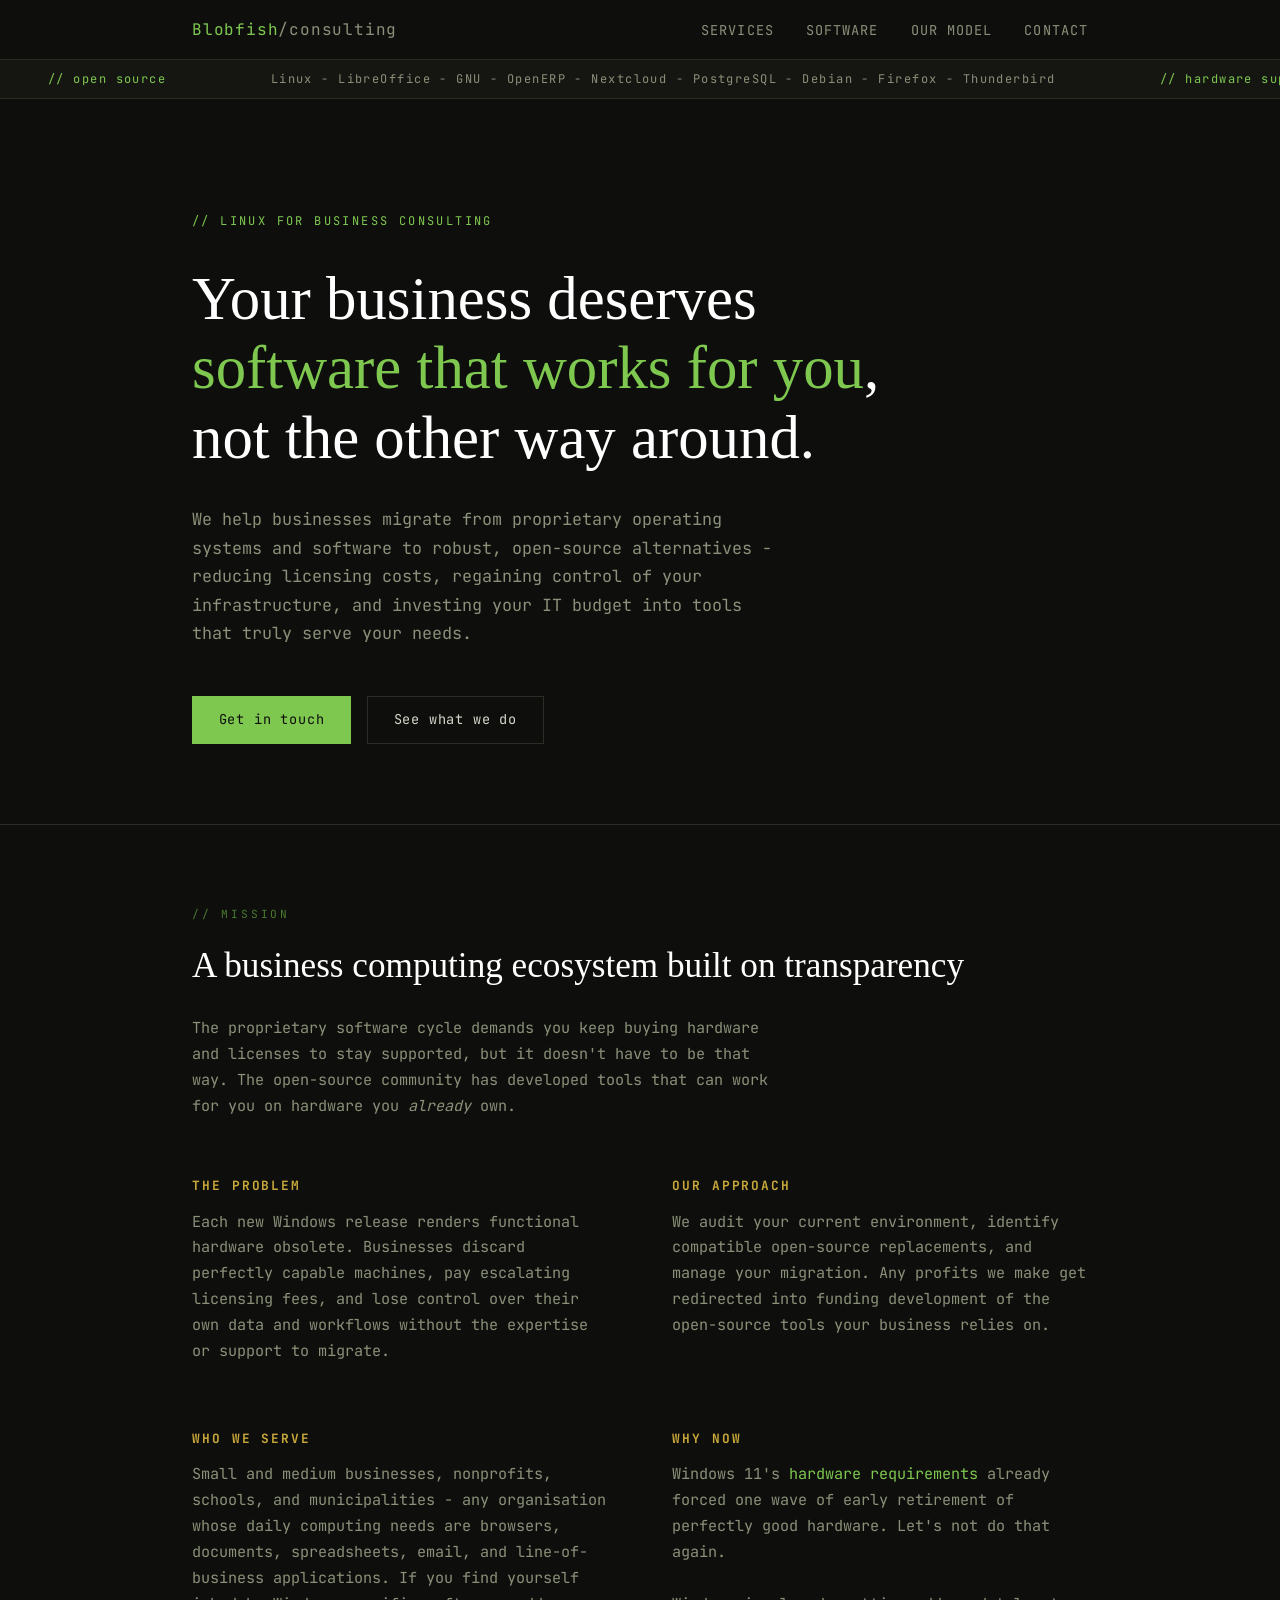
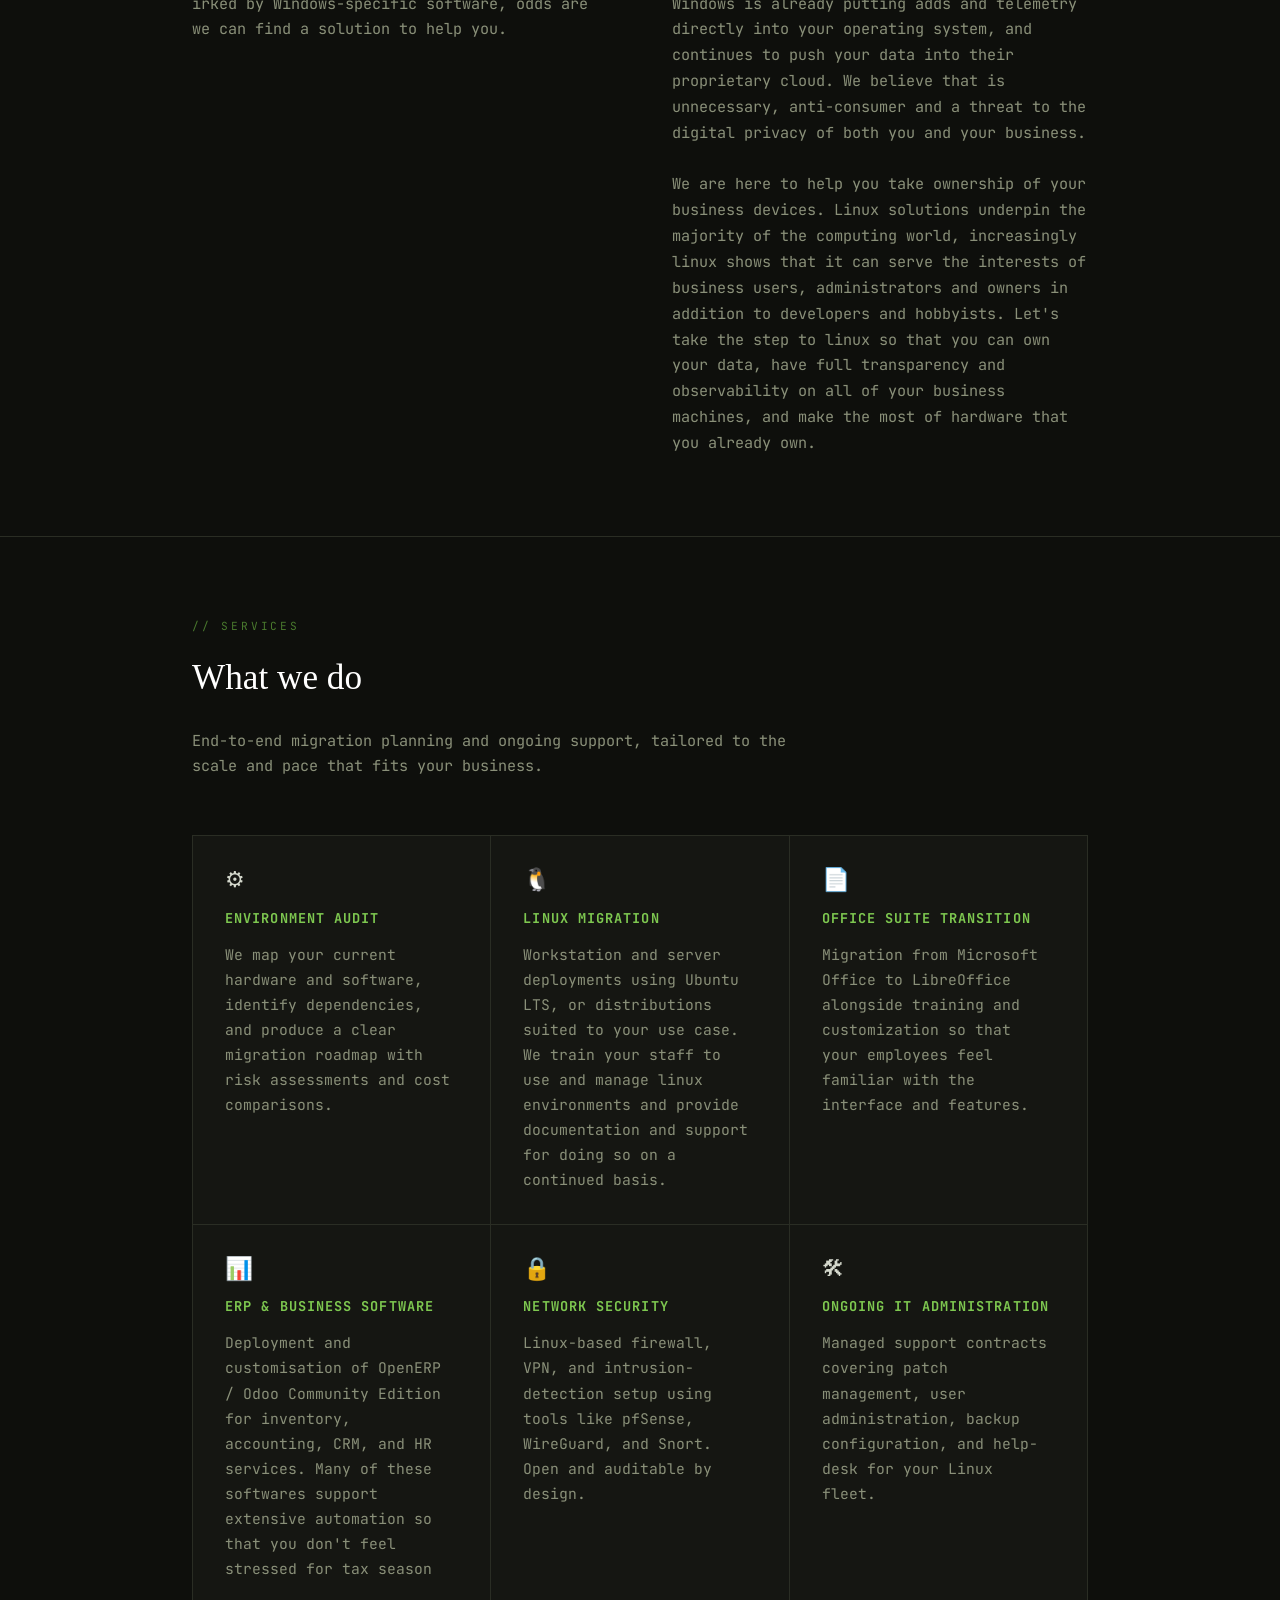
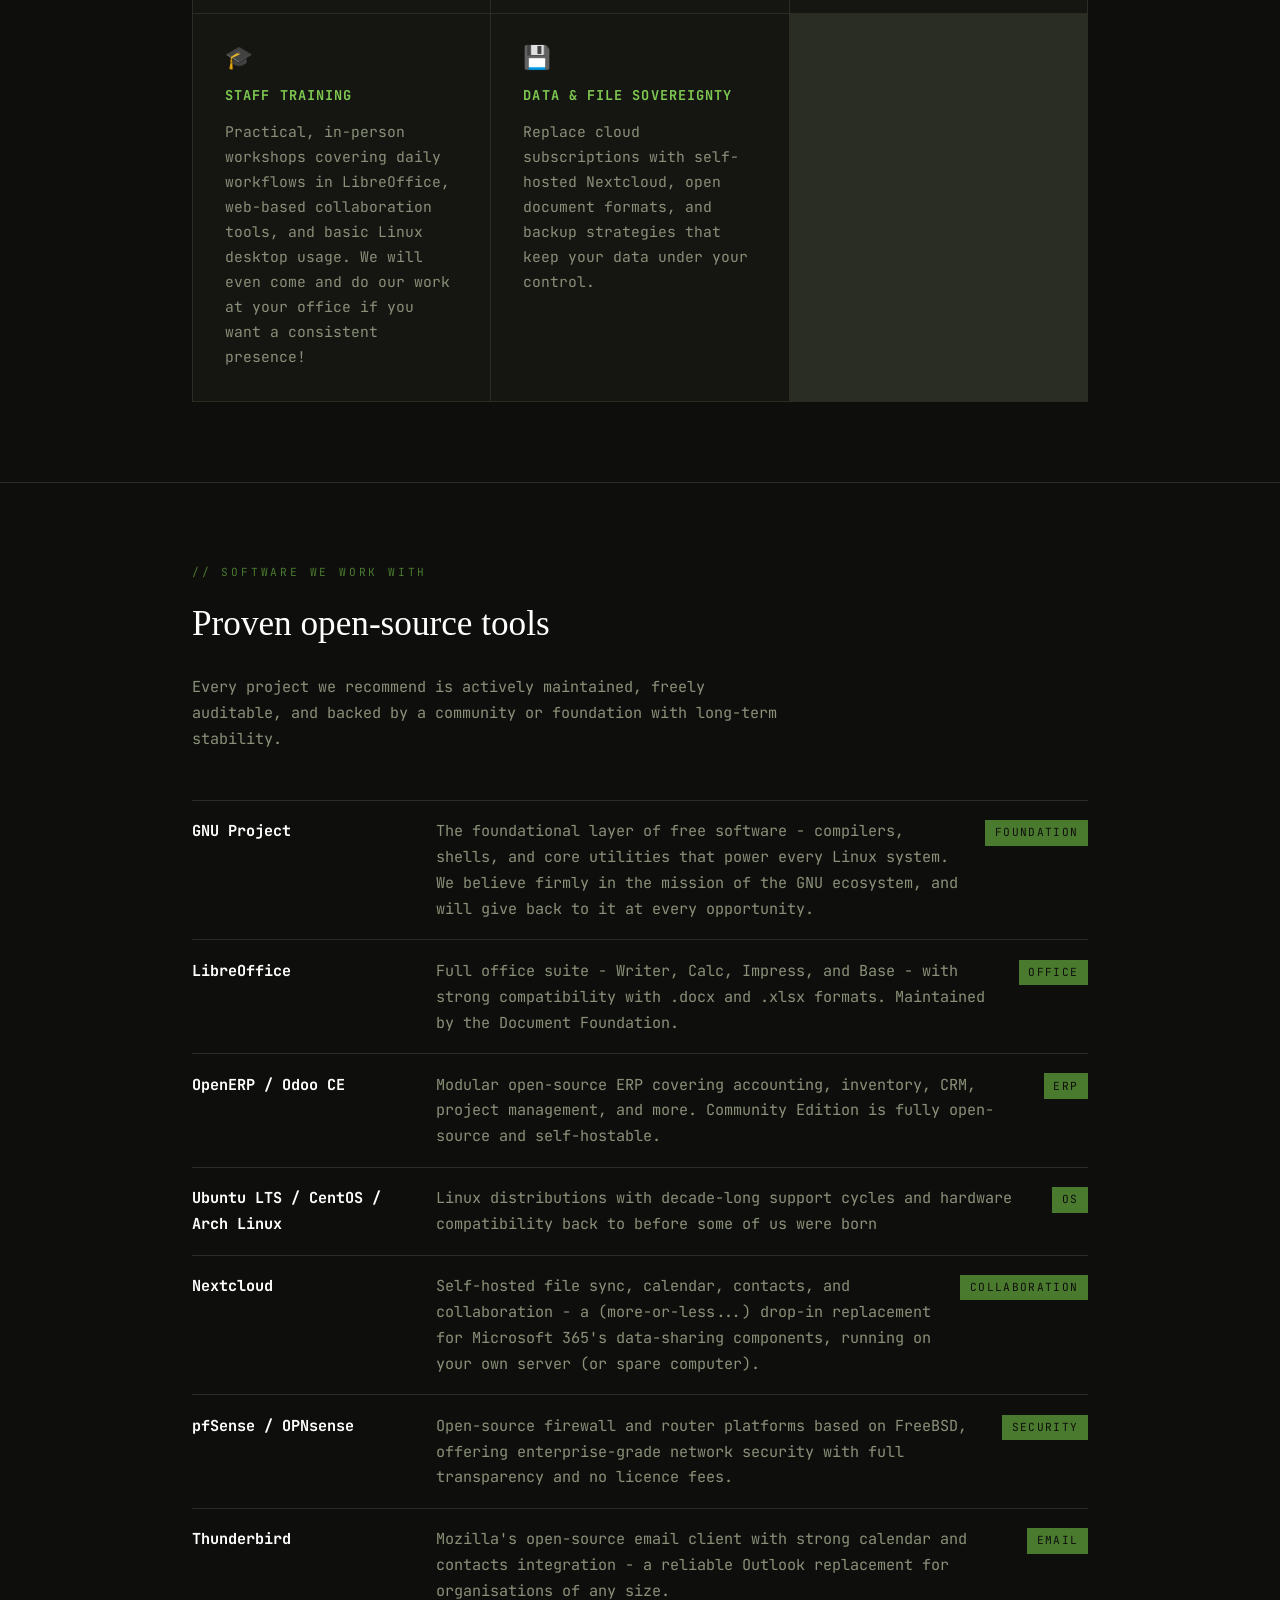
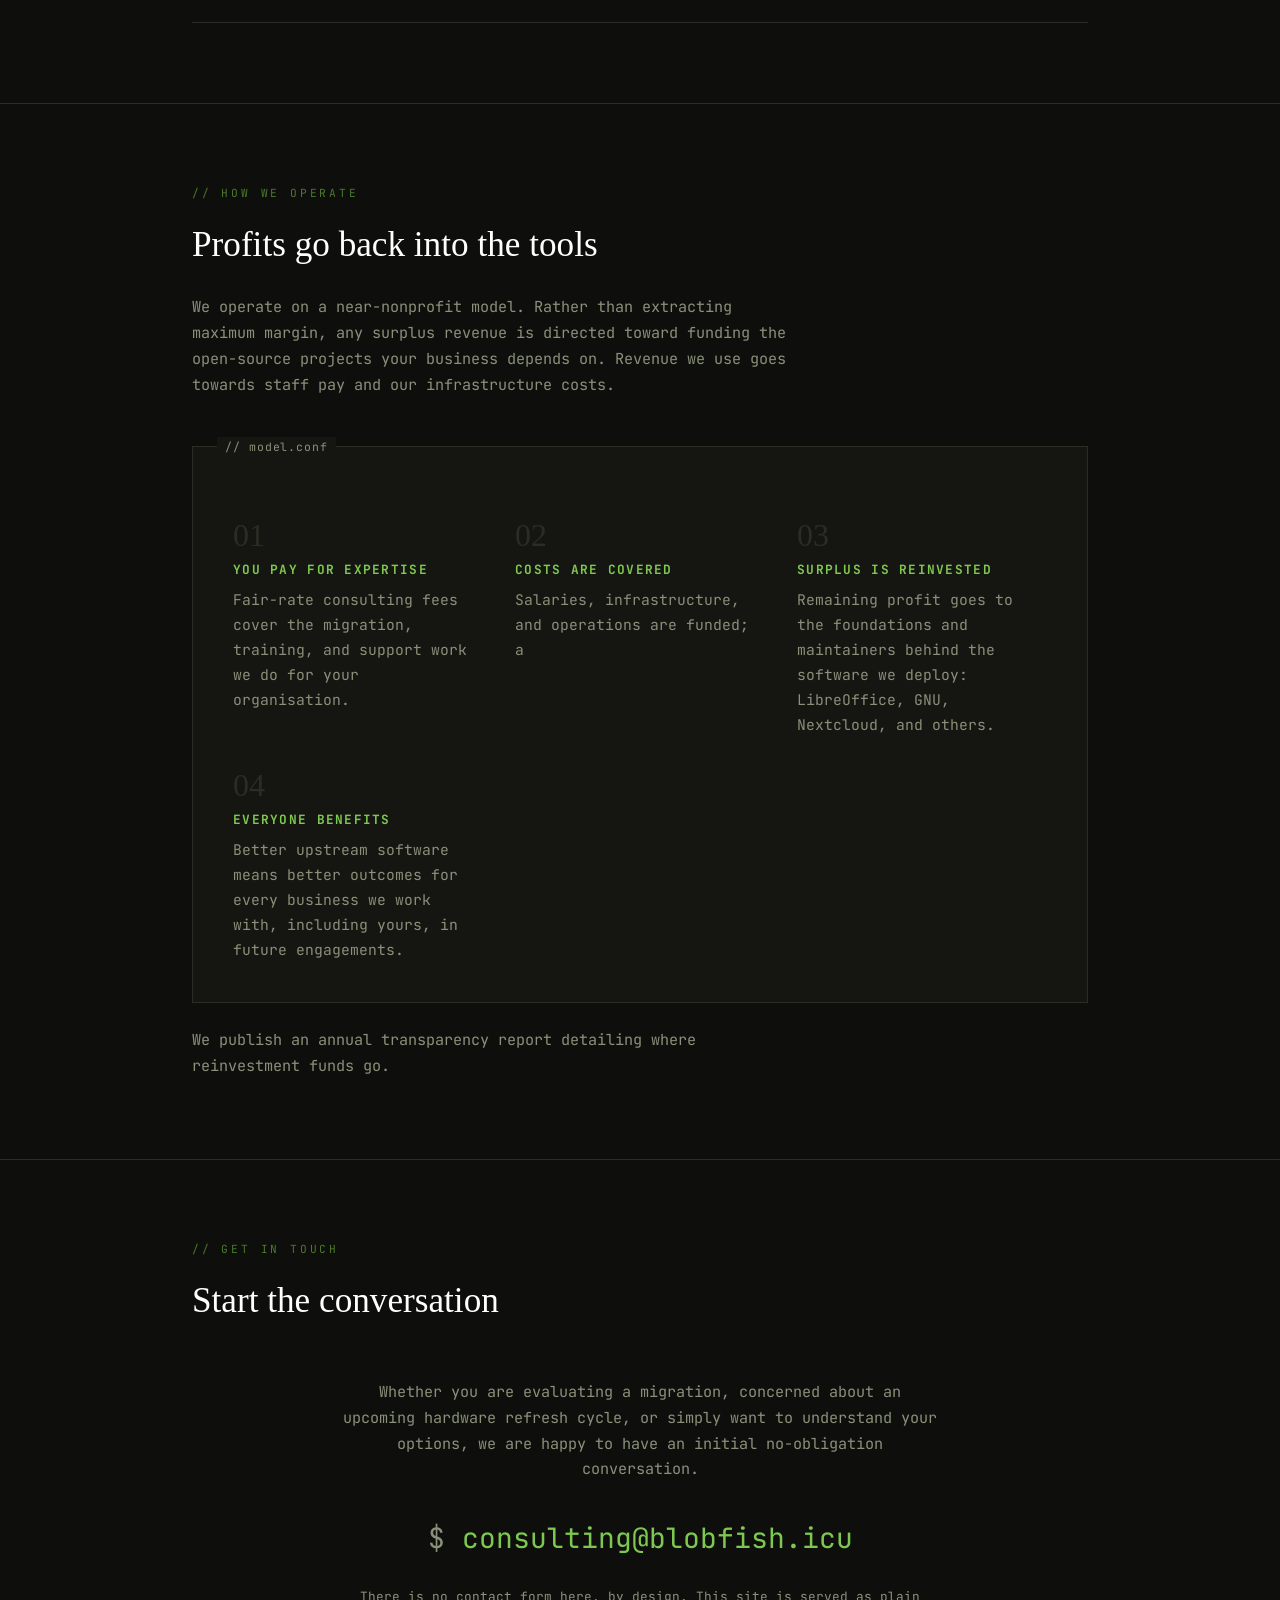
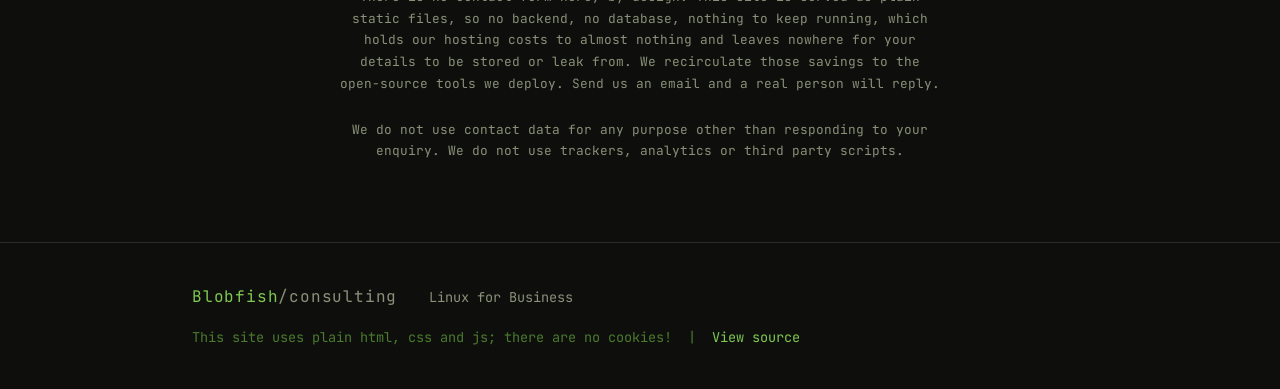
==== commit 13e8ab35: "impl: improve mobile view" ====
--- a/public/index.html
+++ b/public/index.html
@@ -4,6 +4,11 @@
   <meta charset="UTF-8">
   <meta name="viewport" content="width=device-width, initial-scale=1.0">
   <title>Blobfish Consulting - Transitioning to a Post-Windows World</title>
+  <!-- Favicon: drop your icon file in public/ and uncomment the matching line(s) below -->
+  <link rel="icon" href="favicon.ico" sizes="any">
+  <!-- <link rel="icon" type="image/svg+xml" href="favicon.svg"> -->
+  <!-- <link rel="icon" type="image/png" sizes="32x32" href="favicon-32x32.png"> -->
+  <!-- <link rel="apple-touch-icon" href="apple-touch-icon.png"> -->
   <link rel="preload" href="fonts/jetbrains-mono-latin.woff2" as="font" type="font/woff2" crossorigin>
   <link rel="stylesheet" href="style.css">
 </head>
@@ -289,15 +294,17 @@
     <div class="contact-wrap">
       <p class="contact-lead">
         Whether you are evaluating a migration, concerned about an upcoming hardware refresh
-        cycle, or simply want to understand your options - we are happy to have an initial
+        cycle, or simply want to understand your options, we are happy to have an initial
         no-obligation conversation.
       </p>
       <a class="contact-email" href="mailto:consulting@blobfish.icu">consulting@blobfish.icu</a>
       <p class="contact-note">
-        There is no contact form here, by design. This site is served as plain static files -
-        no backend, no database, nothing to keep running - which holds our hosting costs to
-        almost nothing and leaves nowhere for your details to be stored or leak from. Those
-        savings go back into the open-source tools we deploy. Send us an email and a real
+        There is no contact form here, by design. This site is served as plain
+        static files, so
+        no backend, no database, nothing to keep running, which holds our hosting costs to
+        almost nothing and leaves nowhere for your details to be stored or leak
+        from. We recirculate those savings to the open-source tools we deploy.
+        Send us an email and a real
         person will reply.
       </p>
       <p class="contact-note">
--- a/public/style.css
+++ b/public/style.css
@@ -348,3 +348,21 @@
 /* ── Utility ────────────────────────────────────────────────── */
 .mt-sm { margin-top: 0.75rem; }
 .mt-md { margin-top: 1.5rem; }
+
+/* ── Mobile ─────────────────────────────────────────────────── */
+@media (max-width: 640px) {
+  nav ul { display: none; }
+  nav .inner { justify-content: center; }
+
+  .hero-body,
+  .section-body,
+  .mission-item p,
+  .service-card p,
+  .stack-desc,
+  .model-step,
+  .model-step p,
+  .contact-lead {
+    font-size: 1.05rem;
+  }
+  .contact-note { font-size: 0.9rem; }
+}
